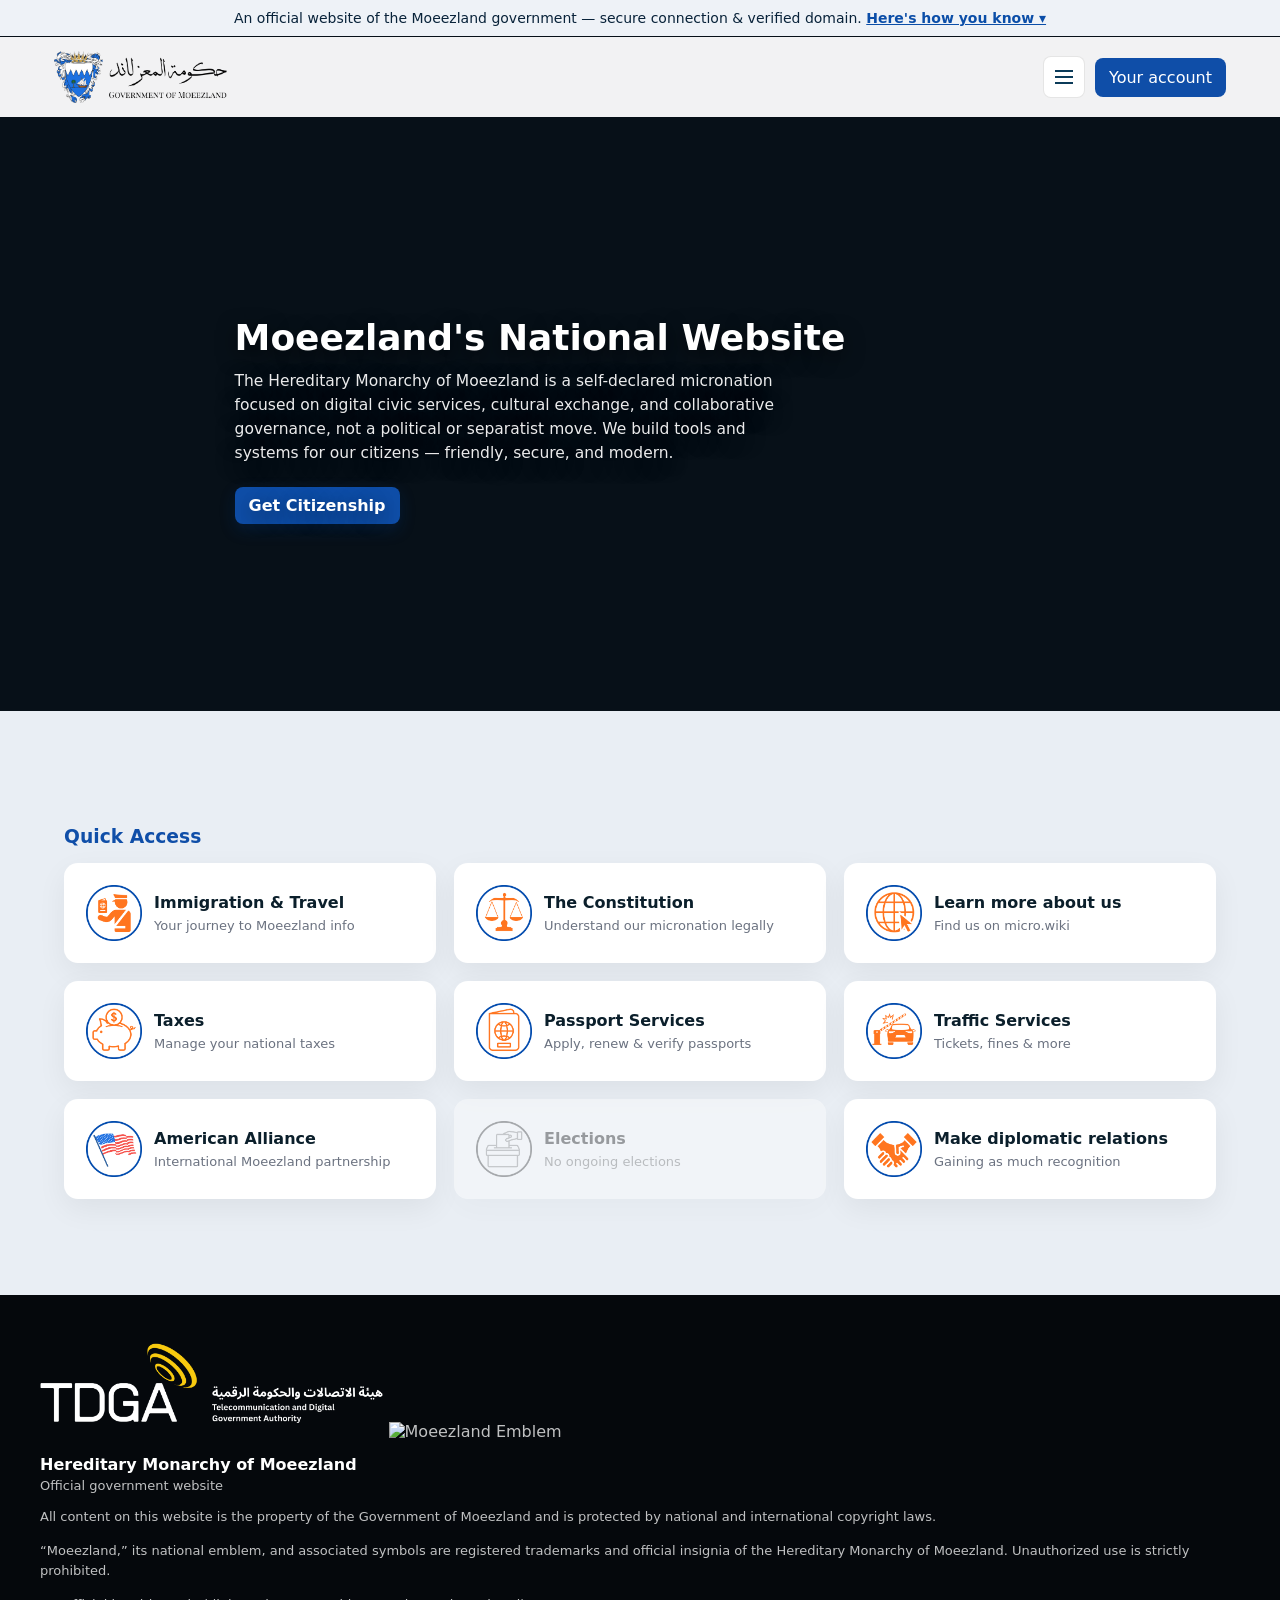
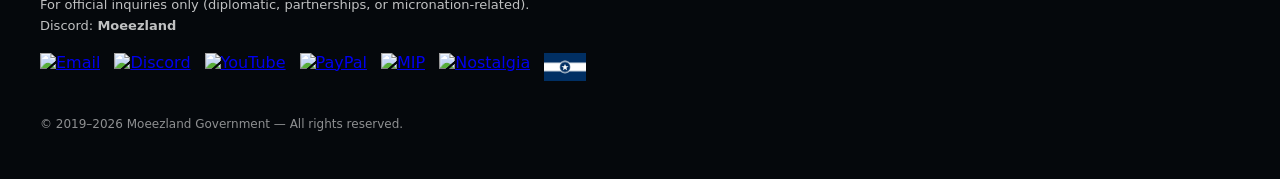
==== index.html @ 0a5eed1a "Update index.html" ====
<!doctype html>
<html lang="en">
<head>
  <meta charset="utf-8" />
  <meta name="viewport" content="width=device-width,initial-scale=1" />
  <title>Moeezland Gov</title>
  <meta name="description" content="Official website of the Moeezland government" />
  <link rel="icon" href="/favicon.ico" />

  <style>
    :root{
      --blue:#0f4ea8;
      --light:#eef2f7;
      --bg:#0b0b0c;
      --muted:#6b7280;
      --white:#ffffff;
      --max-width:1200px;
      font-family: Inter, ui-sans-serif, system-ui, -apple-system, 'Segoe UI', Roboto, 'Helvetica Neue', Arial;
    }

    *{box-sizing:border-box}
    body{
      margin:0;
      background:linear-gradient(180deg,#071018 0%, #071018 100%);
      color:var(--white);
      -webkit-font-smoothing:antialiased;
    }

    .trust-banner{
      background:var(--light);
      color:#09233a;
      font-size:14px;
      padding:10px 16px;
      text-align:center;
    }

    .trust-banner a{
      color:#0b4ea8;
      text-decoration:underline;
      cursor:pointer;
      font-weight:600;
    }

    .trust-expand {
      max-height: 0;
      overflow: hidden;
      opacity: 0;
      transition: max-height 0.35s ease, opacity 0.35s ease;
      background:#eef2f7;
      color:#072036;
      padding:0 22px;
      border-bottom:1px solid #d2dae2;
    }

    .trust-expand.open {
      max-height: 300px;
      opacity: 1;
      padding:18px 22px;
    }

    .verify-row {
      display:flex;
      justify-content:flex-start;
      align-items:flex-start;
      gap:40px;
    }

    @media (max-width:750px){
      .verify-row { flex-direction:column; gap:18px; }
    }

    .verify-item {
      display:flex;
      gap:14px;
      align-items:flex-start;
      max-width:500px;
    }

    .verify-item img {
      width:42px;
      height:42px;
      border-radius:50%;
    }

    header{
      background:rgba(255,255,255,0.95);
      color:#05243a;
      position:sticky;
      top:0;
      z-index:50;
      backdrop-filter:blur(6px);
      box-shadow:0 1px 0 rgba(2,6,23,0.06)
    }

    .nav{
      max-width:var(--max-width);
      margin:0 auto;
      display:flex;
      align-items:center;
      justify-content:space-between;
      padding:14px;
    }

    .brand {
      display:flex;
      align-items:center;
      gap:12px;
    }
    .brand h1{
  font-size:19.5px;
    }

    .govlogo {
      height:52px;
      object-fit:contain;
    }

    nav ul{
      list-style:none;
      display:flex;
      gap:18px;
      margin:0;
      padding:0;
    }

    nav a{
      color:#0b3b59;
      text-decoration:none;
      font-weight:600;
    }

    .cta{
      background:var(--blue);
      color:white;
      padding:10px 14px;
      border-radius:8px;
      text-decoration:none;
    }

    .hero{
      position:relative;
      overflow:hidden;
    }

    .hero .media {
      height:66vh;
      min-height:420px;
      background-image:url("welcome.png");
      background-size:cover;
      background-position:center;
      background-repeat:no-repeat;
      width:100%;
    }

    .hero .overlay{
      position:absolute;
      inset:0;
      display:flex;
      align-items:center;
    }

    .container{
      max-width:var(--max-width);
      margin:0 auto;
      padding:48px 24px;
    }

    .hero-content{
  max-width:640px;
  color:var(--white);
  text-shadow:0 6px 20px rgba(0,0,0,0.6);

  /* FIX: keep left alignment without breaking small monitors */
  margin-left:-200px;
}

    .hero-logo-wrapper { margin-bottom:14px; }

    .hero-logo {
  height:100px; /* slightly smaller crest */
  object-fit:contain;
}

.hero h2{
  font-size:36px; /* down from 44 */
  line-height:1.1;
  margin:0 0 12px 0;
}

.hero p{
  font-size:15.5px;
  color:rgba(255,255,255,0.92);
  line-height:1.55;
  margin:0 0 22px;
  max-width:580px; /* keeps it readable */
}

.hero .btn{
  display:inline-block;
  background:var(--blue);
  color:white;
  padding:9px 14px; /* smaller but still clickable */
  border-radius:8px;
  text-decoration:none;
  font-weight:600;
  box-shadow:0 6px 16px rgba(11,78,168,0.22);
    }

    .quick{
      background:#e9eef4;
      color:#0b1f2b;
      padding:48px 24px;
    }

    .quick .grid{
      display:grid;
      grid-template-columns:repeat(3,1fr);
      gap:18px;
      max-width:var(--max-width);
      margin:0 auto;
    }

    .card{
      background:white;
      border-radius:14px;
      padding:22px;
      color:#05243a;
      box-shadow:0 10px 30px rgba(2,6,23,0.06);
      display:flex;
      gap:12px;
      align-items:center;
      transition:transform .15s ease, box-shadow .15s ease;
    }

    .card:hover{
      transform:translateY(-4px);
      box-shadow:0 14px 34px rgba(2,6,23,0.1);
    }

    .card img{
      width:56px;
      height:56px;
      object-fit:cover;
      border-radius:8px;
    }

    footer{
      padding:28px 24px;
      color:rgba(255,255,255,0.8);
      text-align:center;
    }

    @media (max-width:750px){
      .hero-content {
        margin-left:0 !important;
        text-align:center;
      }
      .hero-logo { height:90px; }
      .hero h2 { font-size:30px; }
      .hero p { font-size:15px; }
      .hero .btn { padding:12px 20px; font-size:16px; }
      nav ul { display:none; }
      .cta { padding:8px 12px; }
      .quick .grid{ grid-template-columns:1fr; }
    }
  
.actions{
  display:flex;
  align-items:center;
  gap:10px;
  position:relative;
}

.hamburger{
  width:42px;
  height:42px;
  border-radius:8px;
  border:1px solid rgba(0,0,0,.1);
  background:white;
  display:flex;
  align-items:center;
  justify-content:center;
  cursor:pointer;
}

.hamburger span{
  width:18px;
  height:2px;
  background:#0b3b59;
  position:relative;
}

.hamburger span::before,
.hamburger span::after{
  content:"";
  position:absolute;
  width:18px;
  height:2px;
  background:#0b3b59;
  left:0;
}

.hamburger span::before{ top:-6px; }
.hamburger span::after{ top:6px; }

.dropdown{
  position:absolute;
  right:0;
  top:52px;
  width:230px;
  background:white;
  border-radius:12px;
  box-shadow:0 20px 40px rgba(0,0,0,.18);
  overflow:hidden;
  display:none;
  z-index:100;
}

.dropdown.open{ display:block; }

.dropdown a{
  display:block;
  padding:14px 16px;
  color:#05243a;
  text-decoration:none;
  font-weight:600;
  border-bottom:1px solid #eef2f7;
}

.dropdown a:hover{
  background:#f4f7fb;
}

</style>
</head>

<body>

  <div class="trust-banner" id="trustBanner">
    <span>An official website of the Moeezland government — secure connection & verified domain.</span>
    <a id="verifyToggle">Here's how you know ▾</a>
  </div>

  <div class="trust-expand" id="trustExpand">
    <div class="verify-row">
      <div class="verify-item">
        <img src="gov-blue-building.png">
        <p><strong>Official websites end with .moeezland.com</strong><br>Only verified Moeezland government services use this domain.</p>
      </div>

      <div class="verify-item">
        <img src="gov-green-lock.png">
        <p><strong>Secure websites use HTTPS</strong><br>The lock icon confirms your connection is encrypted & safe.</p>
      </div>

    </div>
  </div>

  <header>
    <div class="nav">
      <div class="brand">
        <img src="govlogo.png" class="govlogo">
      </div>



      <!-- UPDATED LINK -->
      
<div class="actions">
  <div class="hamburger" id="menuBtn"><span></span></div>

  <div class="dropdown" id="dropdown">
    <a href="/">Home</a>
    <a href="https://upmgov.org" target="_blank">Membership</a>
    <a href="/location.html">Location</a>
    <a href="https://portal.moeezland.com" target="_blank">Join Parliament</a>
    <a href="/press.html">Press</a>
    <a href="https://icsa.moeezland.com">Travel to Moeezland</a>
  </div>

  <a class="cta" href="https://portal.moeezland.com" target="_blank">Your account</a>
</div>


    </div>
  </header>

  <section class="hero">
    <div class="media"></div>

    <div class="overlay">
      <div class="container">

        <div class="hero-content">
          <div class="hero-logo-wrapper">
        </div>

          <h2>Moeezland's National Website</h2>

          <p>
            The Hereditary Monarchy of Moeezland is a self-declared micronation focused on digital civic services,
            cultural exchange, and collaborative governance, not a political or separatist move. We build tools and systems for
            our citizens — friendly, secure, and modern.
          </p>

          <a class="btn" href="https://forms.gle/naTY4ec9Fu43w3hm9" target="_blank">Get Citizenship</a>

        </div>

      </div>
    </div>
  </section>

  <section class="quick" id="services">
    <div class="container">
      <h3 style="color:var(--blue);margin-bottom:16px">Quick Access</h3>

      <div class="grid">

  <!-- Existing Cards -->
  <a href="https://travel.moeezland.com" class="card" style="text-decoration:none;color:inherit">
    <img src="immigration.png">
    <div>
      <strong>Immigration & Travel</strong>
      <div style="font-size:13px;color:var(--muted);margin-top:6px">Your journey to Moeezland info</div>
    </div>
  </a>

  <a href="https://drive.google.com/file/d/1DjdYqwCudNl1Dy07ouAqQwa-UVvRYWLv/view?usp=sharing" class="card" style="text-decoration:none;color:inherit">
    <img src="legal.png">
    <div>
      <strong>The Constitution</strong>
      <div style="font-size:13px;color:var(--muted);margin-top:6px">Understand our micronation legally</div>
    </div>
  </a>

  <a href="https://micronations.wiki/wiki/Hereditary_Monarchy_of_Moeezland" class="card" style="text-decoration:none;color:inherit">
    <img src="search.png">
    <div>
      <strong>Learn more about us</strong>
      <div style="font-size:13px;color:var(--muted);margin-top:6px">Find us on micro.wiki</div>
    </div>
  </a>


  <!-- NEW CARDS (portal.moeezland.com) -->
  <a href="https://portal.moeezland.com" class="card" style="text-decoration:none;color:inherit">
    <img src="taxes.png">
    <div>
      <strong>Taxes</strong>
      <div style="font-size:13px;color:var(--muted);margin-top:6px">Manage your national taxes</div>
    </div>
  </a>

  <a href="https://portal.moeezland.com" class="card" style="text-decoration:none;color:inherit">
    <img src="passport.png">
    <div>
      <strong>Passport Services</strong>
      <div style="font-size:13px;color:var(--muted);margin-top:6px">Apply, renew & verify passports</div>
    </div>
  </a>

  <a href="https://portal.moeezland.com" class="card" style="text-decoration:none;color:inherit">
    <img src="traffic.png">
    <div>
      <strong>Traffic Services</strong>
      <div style="font-size:13px;color:var(--muted);margin-top:6px">Tickets, fines & more</div>
    </div>
  </a>

        
  <!-- American Alliance -->
  <a href="https://america.moeezland.com" class="card" style="text-decoration:none;color:inherit">
    <img src="alliance.png">
    <div>
      <strong>American Alliance</strong>
      <div style="font-size:13px;color:var(--muted);margin-top:6px">International Moeezland partnership</div>
    </div>
  </a>


  <!-- Disabled Election Card -->
  <div class="card" style="opacity:0.4;pointer-events:none;filter:grayscale(1);">
    <img src="election.png" style="filter:grayscale(1);">
    <div>
      <strong>Elections</strong>
      <div style="font-size:13px;color:var(--muted);margin-top:6px">No ongoing elections</div>
    </div>
  </div>


  <!-- Another Traffic Services card (as requested) -->
  <a href="https://forms.gle/bQCh2KkEw7wrPw7j6" class="card" style="text-decoration:none;color:inherit">
    <img src="diplomatic.png">
    <div>
      <strong>Make diplomatic relations</strong>
      <div style="font-size:13px;color:var(--muted);margin-top:6px">Gaining as much recognition</div>
    </div>
  </a>

    </div>
  </section>

  <footer style="background:#05080c;padding:48px 24px;color:rgba(255,255,255,0.75);text-align:left;">
  <div style="max-width:1200px;margin:0 auto;">

    <img src="TDGAfooterwhite.png" alt="Moeezland Emblem" style="height:80px;margin-bottom:14px;">

    <img src="2029.png" alt="Moeezland Emblem" style="height:80px;margin-bottom:14px;">

    <h4 style="margin:0;color:white;font-size:16px;">Hereditary Monarchy of Moeezland</h4>
    <div style="font-size:13px;margin-top:4px;">Official government website</div>

    <p style="font-size:13px;line-height:1.6;margin-top:14px;">
      All content on this website is the property of the Government of Moeezland and is protected by national and international copyright laws.
    </p>

    <p style="font-size:13px;line-height:1.6;">
      “Moeezland,” its national emblem, and associated symbols are registered trademarks and official insignia of the Hereditary Monarchy of Moeezland.
      Unauthorized use is strictly prohibited.
    </p>

    <p style="font-size:13px;line-height:1.6;">
      For official inquiries only (diplomatic, partnerships, or micronation-related).<br>
      Discord: <strong>Moeezland</strong>
    </p>

    <div style="display:flex;gap:14px;margin-top:16px;flex-wrap:wrap;">
      <a href="mailto:support@moeezland.com">
        <img src="mail.png" alt="Email" style="height:28px;">
      </a>

      <a href="https://discord.gg/tbuxNdS9cs" target="_blank">
        <img src="discord.png" alt="Discord" style="height:28px;">
      </a>

      <a href="https://www.youtube.com/@Moeezland" target="_blank">
        <img src="youtube.png" alt="YouTube" style="height:28px;">
      </a>

      <a href="https://www.paypal.com/paypalme/JestandGaming?locale.x=en_US&country.x=SA" target="_blank">
        <img src="paypal.png" alt="PayPal" style="height:28px;">
      </a>

      <a href="https://internet.moeezland.com" target="_blank">
        <img src="internet.png" alt="MIP" style="height:28px;">
      </a>
      
      <a href="https://old.moeezland.com" target="_blank">
        <img src="old.png" alt="Nostalgia" style="height:28px;">
      </a>
      
      <a href="https://upmgov.org" target="_blank">
        <img src="UPM.png" alt="UPM" style="height:28px;">
      </a>
    </div>

    <div style="margin-top:32px;font-size:12px;color:rgba(255,255,255,0.55);">
      
      © 2019–2026 Moeezland Government — All rights reserved.

    </div>

  </div>
</footer>

<script>
  const toggle = document.getElementById("verifyToggle");
  const panel = document.getElementById("trustExpand");

  toggle.addEventListener("click", () => {
    panel.classList.toggle("open");
    toggle.textContent = panel.classList.contains("open")
      ? "Hide verification details ▴"
      : "Learn how we verify ▾";
  });
</script>


<script>
document.addEventListener("DOMContentLoaded", () => {
  const menuBtn = document.getElementById("menuBtn");
  const dropdown = document.getElementById("dropdown");

  if(menuBtn && dropdown){
    menuBtn.addEventListener("click", (e) => {
      e.stopPropagation();
      dropdown.classList.toggle("open");
    });

    document.addEventListener("click", () => {
      dropdown.classList.remove("open");
    });
  }
});
</script>

</body>
</html>
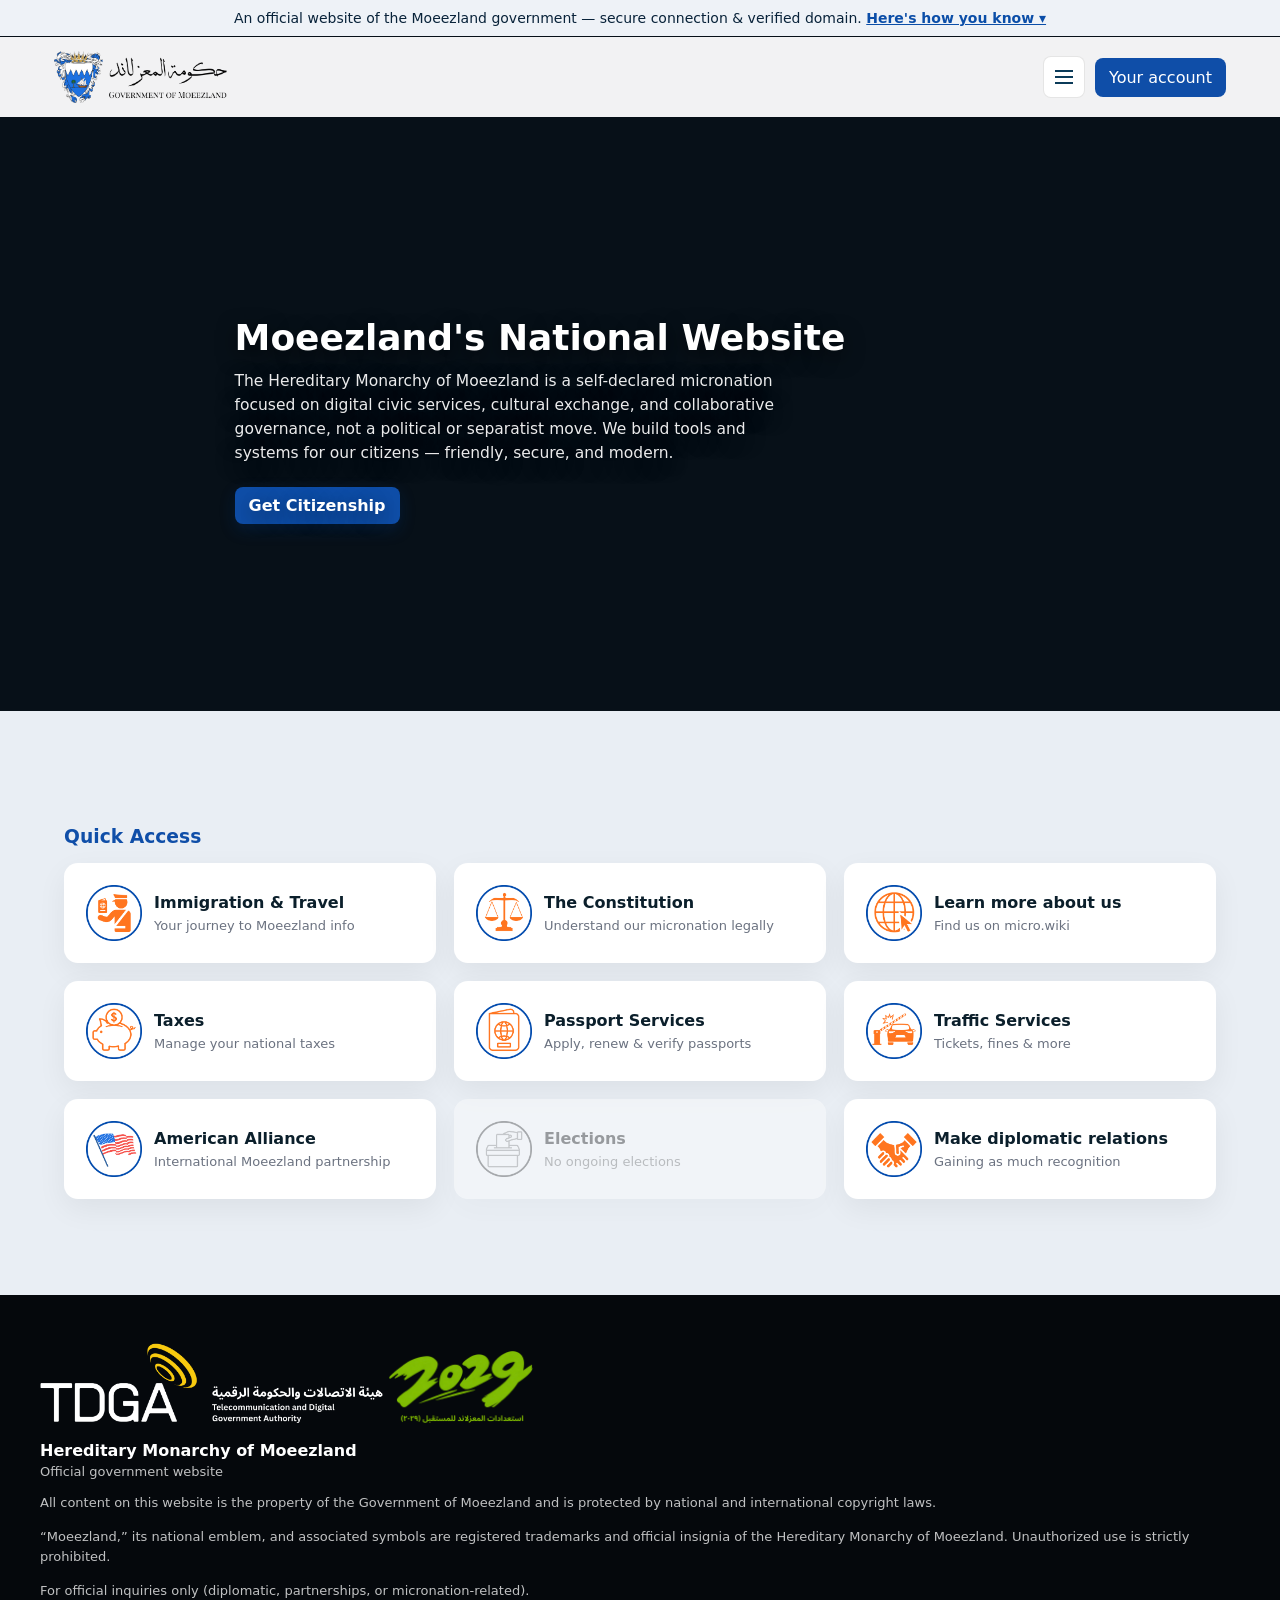
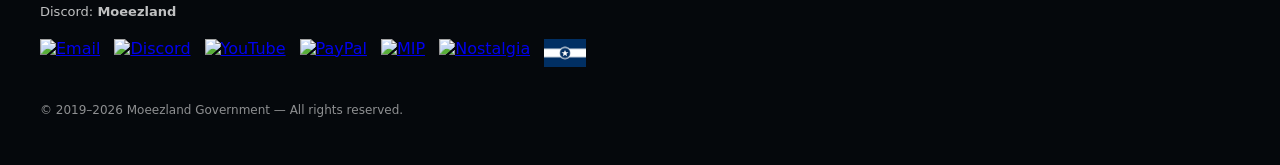
==== commit 17f63b72: "Update index.html" ====
--- a/index.html
+++ b/index.html
@@ -506,7 +506,7 @@
 
     <img src="TDGAfooterwhite.png" alt="Moeezland Emblem" style="height:80px;margin-bottom:14px;">
 
-    <img src="2029.png" alt="Moeezland Emblem" style="height:80px;margin-bottom:14px;">
+    <img src="2029.png" alt="Moeezland Emblem" style="height:72px;margin-bottom:14px;">
 
     <h4 style="margin:0;color:white;font-size:16px;">Hereditary Monarchy of Moeezland</h4>
     <div style="font-size:13px;margin-top:4px;">Official government website</div>
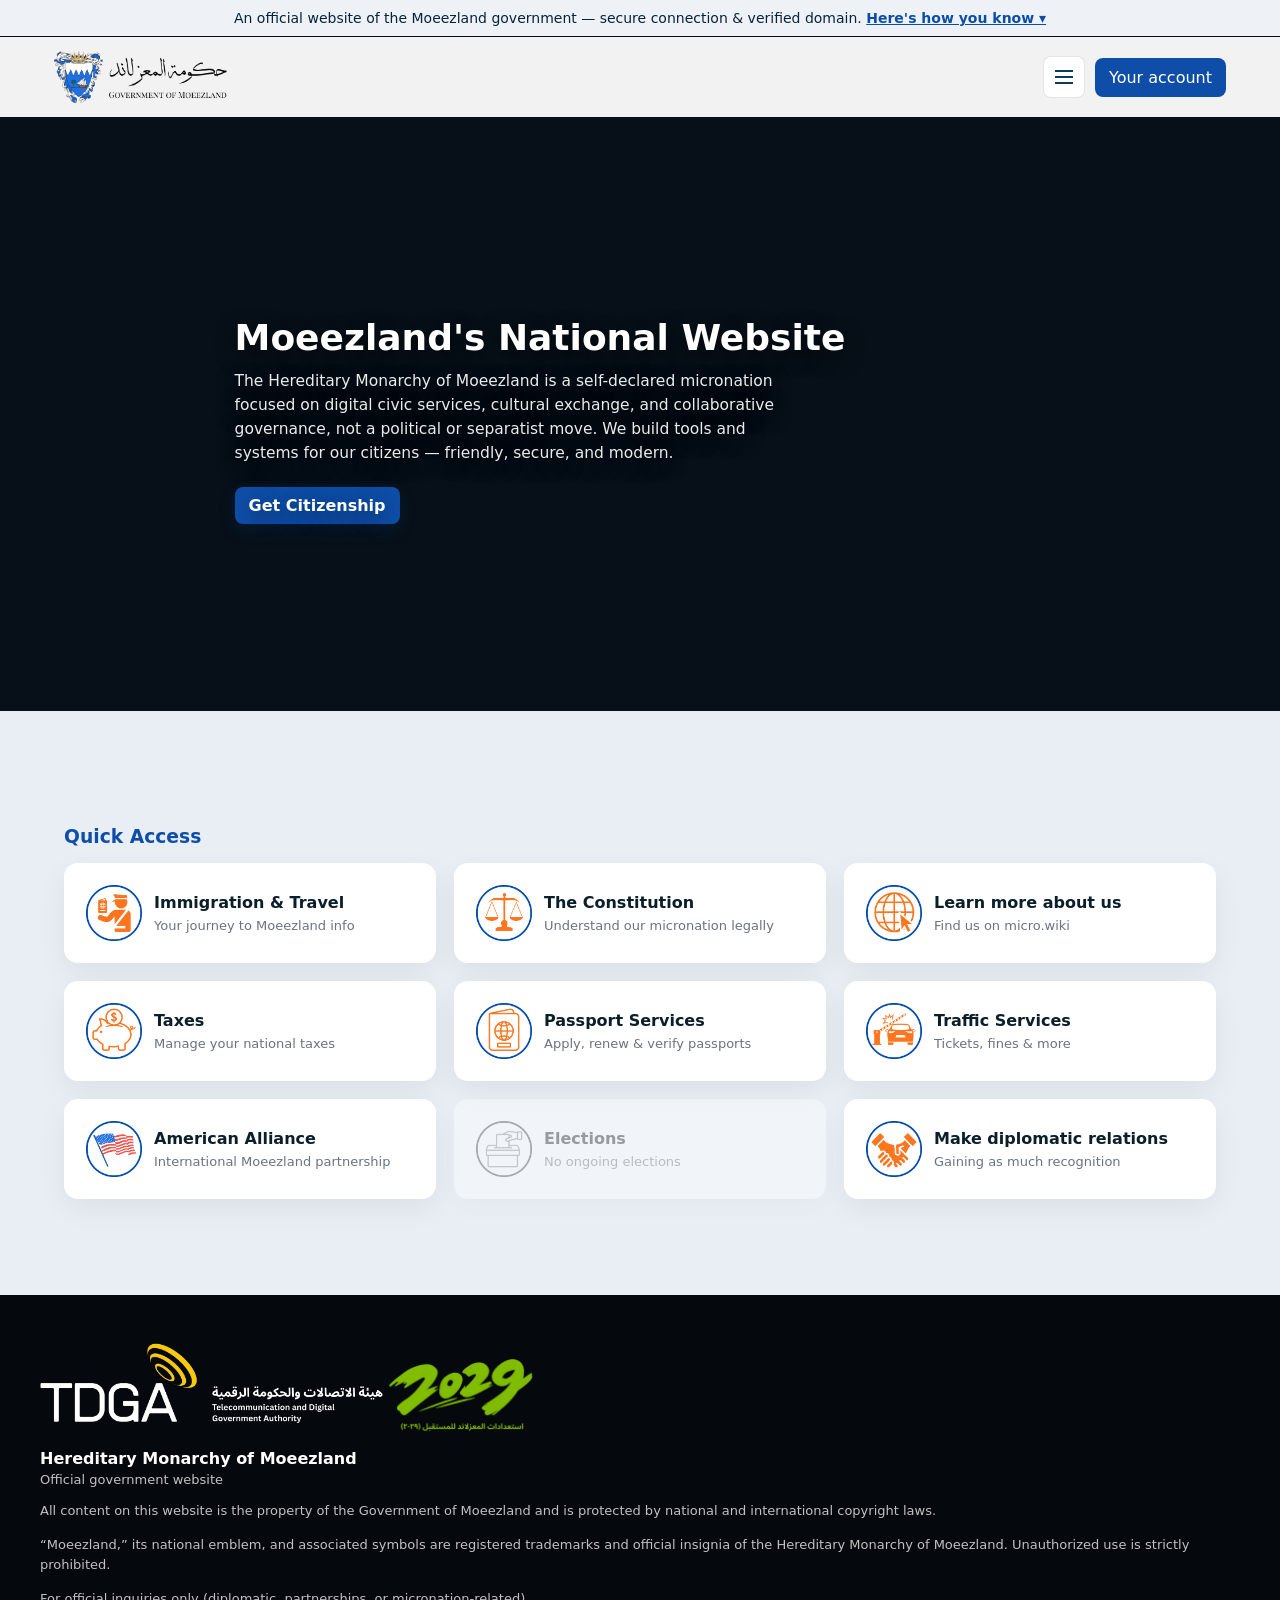
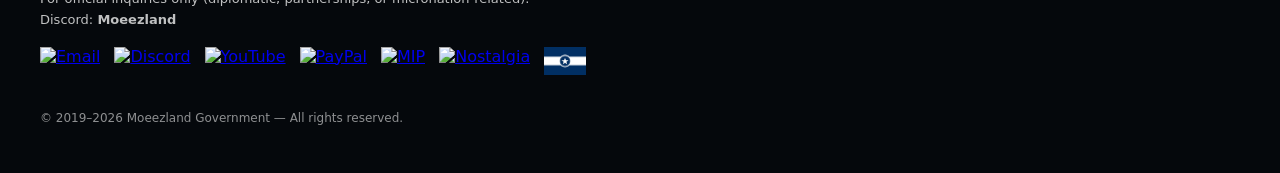
==== commit 2a21b4e9: "Update index.html" ====
--- a/index.html
+++ b/index.html
@@ -504,7 +504,7 @@
   <footer style="background:#05080c;padding:48px 24px;color:rgba(255,255,255,0.75);text-align:left;">
   <div style="max-width:1200px;margin:0 auto;">
 
-    <img src="TDGAfooterwhite.png" alt="Moeezland Emblem" style="height:80px;margin-bottom:14px;">
+    <img src="TDGAfooterwhite.png" alt="Moeezland Emblem" style="height:80px;margin-bottom:22px;">
 
     <img src="2029.png" alt="Moeezland Emblem" style="height:72px;margin-bottom:14px;">
 
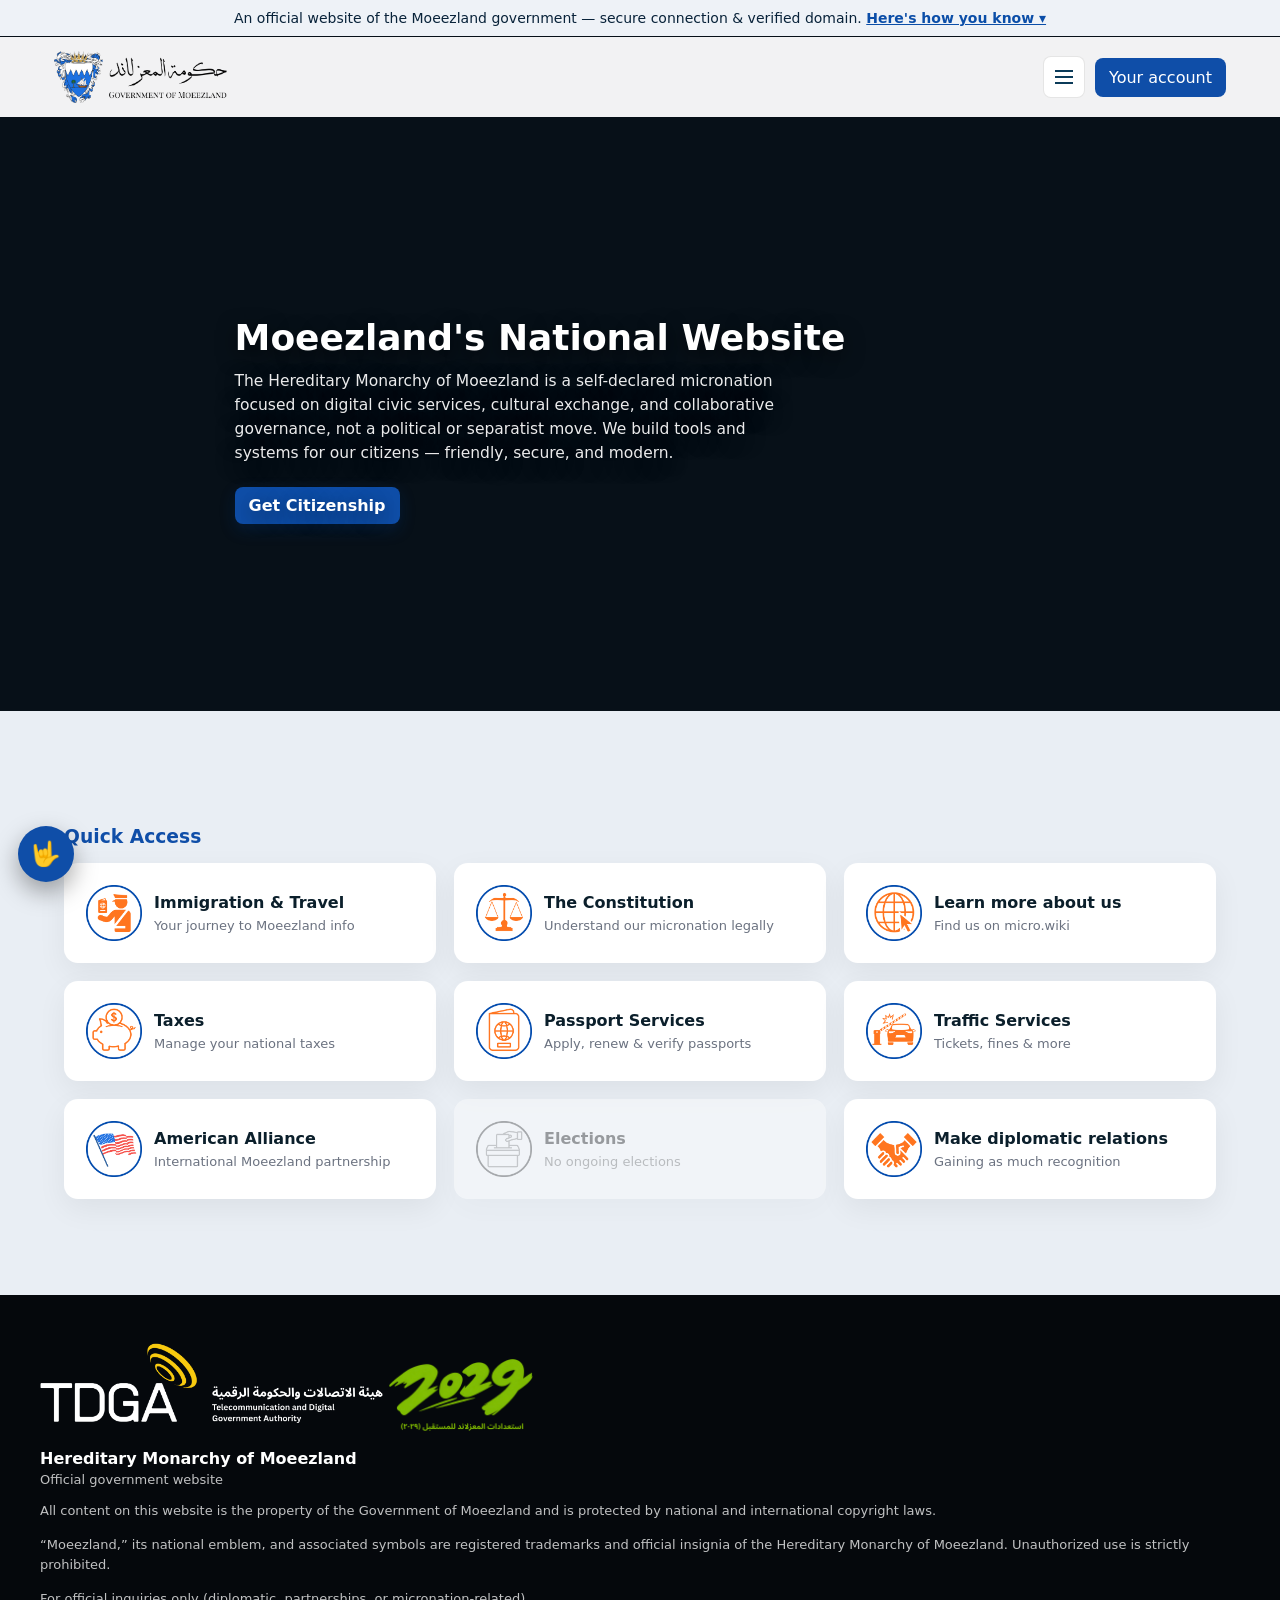
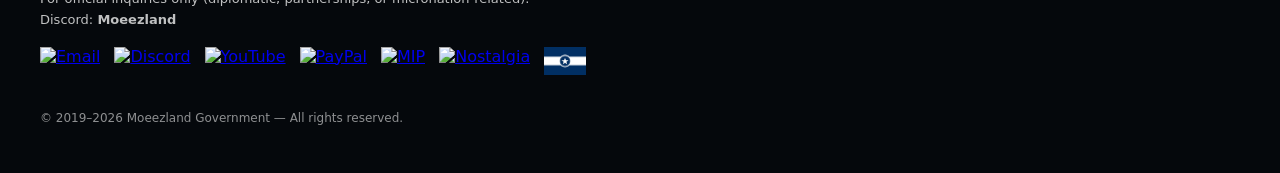
==== commit 989b344b: "Add files via upload" ====
--- a/index.html
+++ b/index.html
@@ -331,6 +331,83 @@
   background:#f4f7fb;
 }
 
+/* Deaf Accessibility Button */
+#deafBtn{
+  position:fixed;
+  left:18px;
+  bottom:18px;
+  width:56px;
+  height:56px;
+  background:#0f4ea8;
+  color:#fff;
+  border-radius:50%;
+  display:flex;
+  align-items:center;
+  justify-content:center;
+  font-size:24px;
+  cursor:pointer;
+  z-index:9999;
+  box-shadow:0 10px 25px rgba(0,0,0,.35);
+}
+
+/* Sign Language Panel */
+#signPanel{
+  position:fixed;
+  left:18px;
+  bottom:90px;
+  width:300px;
+  background:#ffffff;
+  color:#05243a;
+  border-radius:16px;
+  box-shadow:0 30px 60px rgba(0,0,0,.35);
+  display:none;
+  flex-direction:column;
+  overflow:hidden;
+  z-index:9999;
+}
+
+.sign-header{
+  background:#0f4ea8;
+  color:white;
+  padding:12px 14px;
+  display:flex;
+  justify-content:space-between;
+  align-items:center;
+}
+
+#signVideo{
+  width:100%;
+  height:180px;
+  background:#000;
+}
+
+#captions{
+  padding:10px 14px;
+  font-size:13px;
+  background:#f4f7fb;
+  line-height:1.5;
+}
+
+.sign-actions{
+  display:grid;
+  grid-template-columns:repeat(2,1fr);
+  gap:8px;
+  padding:12px;
+}
+
+.sign-actions button{
+  padding:8px;
+  border:none;
+  border-radius:8px;
+  background:#eef2f7;
+  font-weight:600;
+  cursor:pointer;
+}
+
+.sign-actions button:hover{
+  background:#e0e7ef;
+}
+    
 </style>
 </head>
 
@@ -595,6 +672,77 @@
 });
 </script>
 
+<!-- Deaf Accessibility Button -->
+<div id="deafBtn" aria-label="Sign language support">🤟</div>
+
+<!-- Sign Language Panel -->
+<div id="signPanel" aria-live="polite">
+
+  <div class="sign-header">
+    <strong>Sign Language Support</strong>
+    <span id="closeSign" aria-label="Close">✕</span>
+  </div>
+
+  <video id="signVideo" controls muted playsinline>
+    <source src="signs/welcome.mp4" type="video/mp4">
+    Your browser does not support video.
+  </video>
+
+  <div id="captions">
+    Welcome to the Hereditary Monarchy of Moeezland.
+  </div>
+
+  <div class="sign-actions">
+    <button onclick="playSign('welcome')">Welcome</button>
+    <button onclick="playSign('citizenship')">Citizenship</button>
+    <button onclick="playSign('laws')">Laws</button>
+    <button onclick="playSign('contact')">Contact</button>
+  </div>
+
+</div>
+
+<script>
+const deafBtn = document.getElementById("deafBtn");
+const signPanel = document.getElementById("signPanel");
+const closeSign = document.getElementById("closeSign");
+const signVideo = document.getElementById("signVideo");
+const captions = document.getElementById("captions");
+
+deafBtn.addEventListener("click", () => {
+  signPanel.style.display = "flex";
+});
+
+closeSign.addEventListener("click", () => {
+  signPanel.style.display = "none";
+  signVideo.pause();
+});
+
+const signs = {
+  welcome: {
+    video: "signs/welcome.mp4",
+    text: "Welcome to the Hereditary Monarchy of Moeezland."
+  },
+  citizenship: {
+    video: "signs/citizenship.mp4",
+    text: "You can apply for Moeezland citizenship online through official government forms."
+  },
+  laws: {
+    video: "signs/laws.mp4",
+    text: "Moeezland operates under its national constitution and legal framework."
+  },
+  contact: {
+    video: "signs/contact.mp4",
+    text: "You may contact the Moeezland government through official channels listed on this website."
+  }
+};
+
+function playSign(key){
+  signVideo.src = signs[key].video;
+  captions.textContent = signs[key].text;
+  signVideo.play();
+}
+</script>
+  
 </body>
 </html>
 
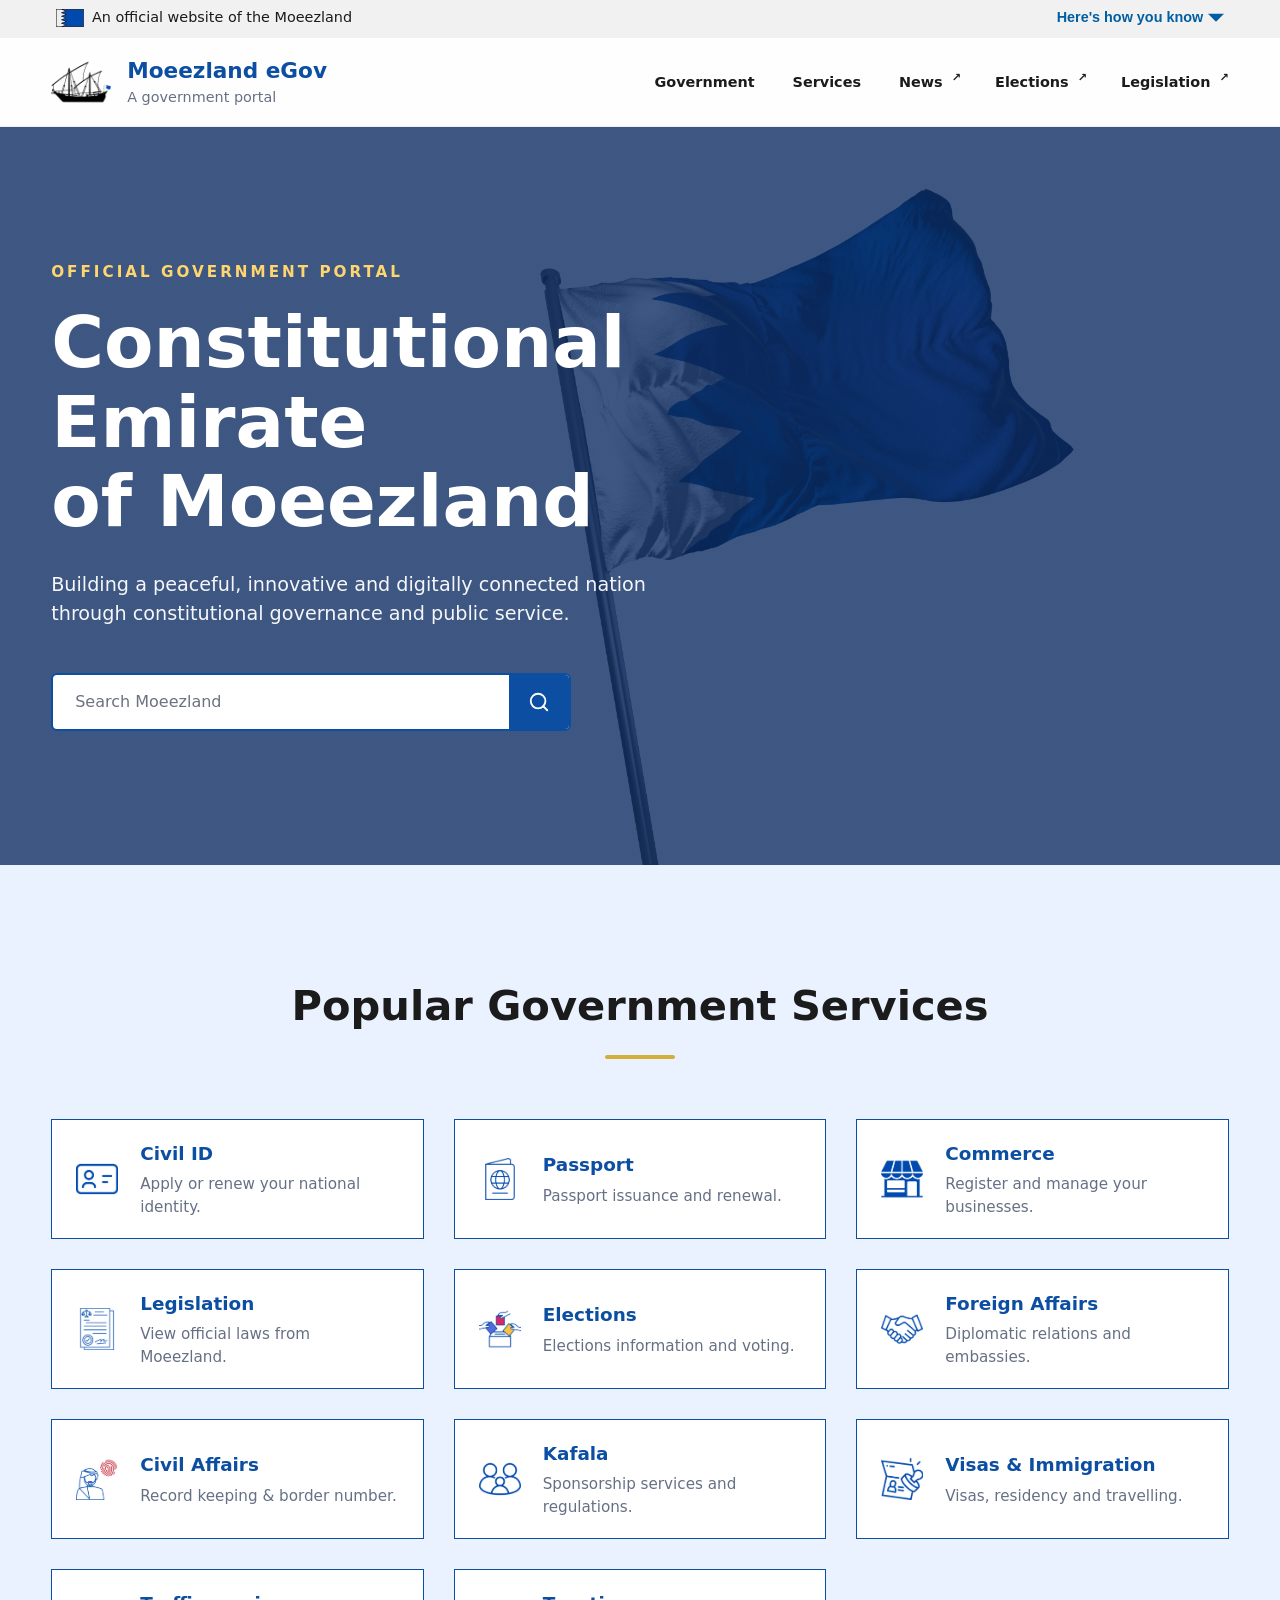
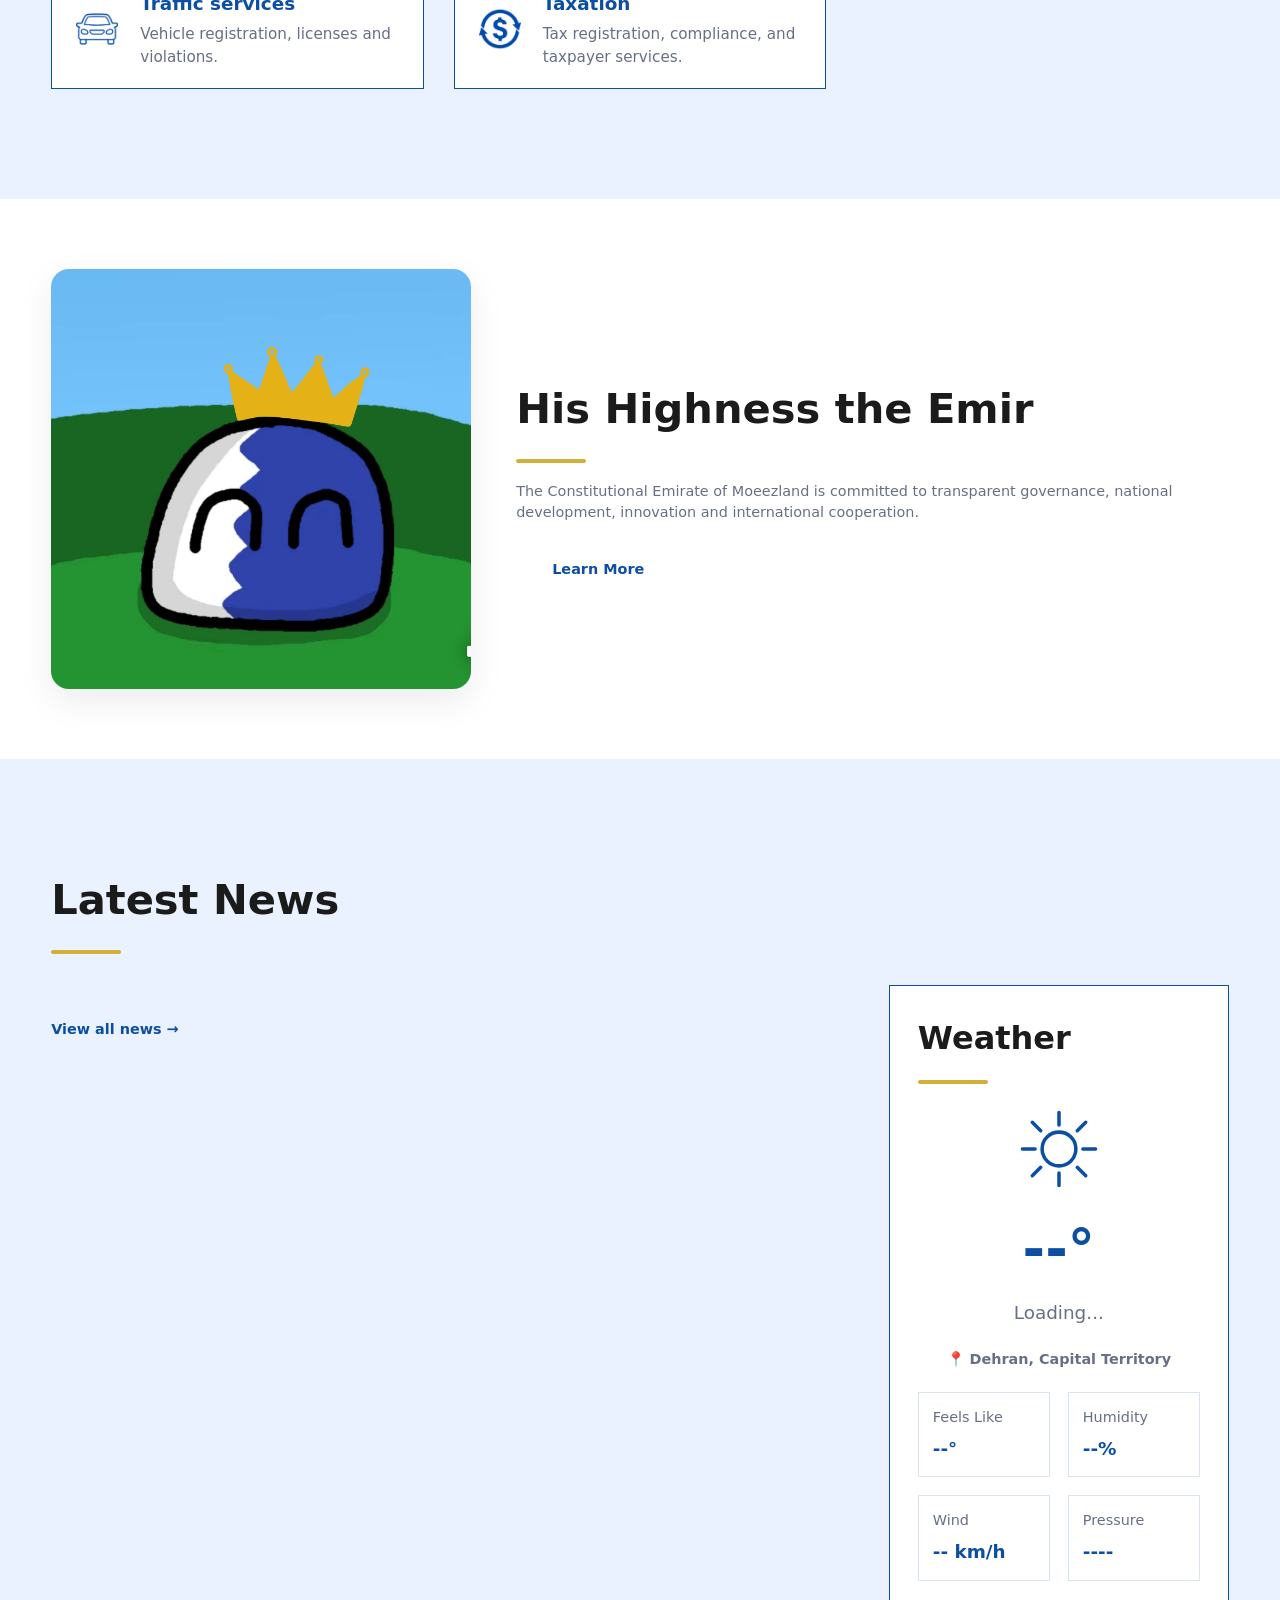
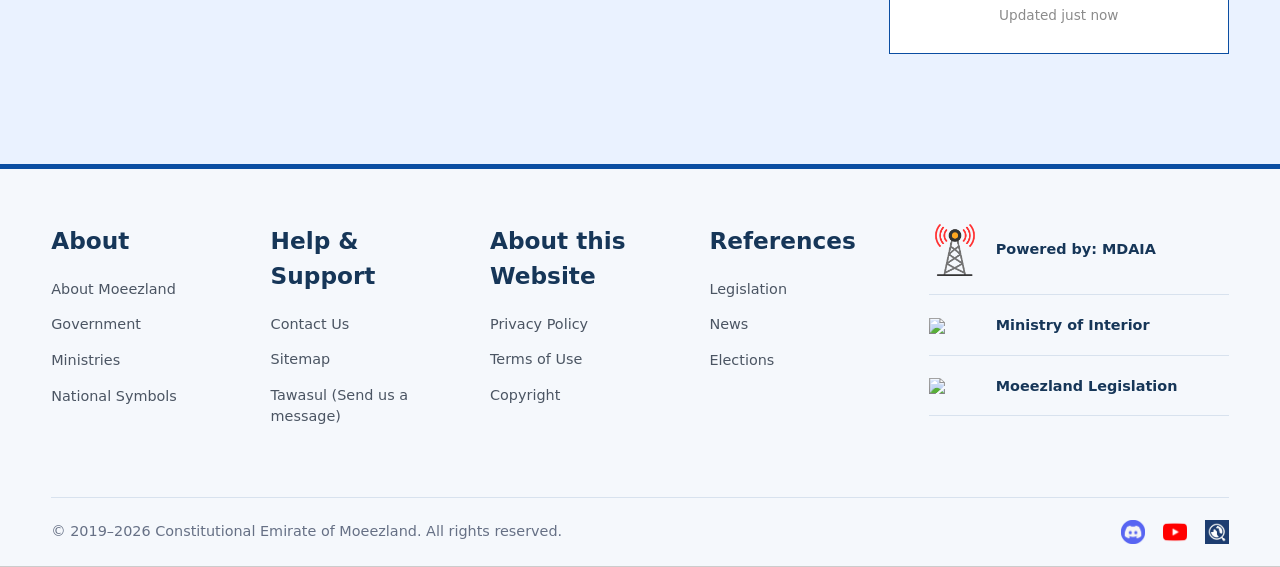
==== commit 559845fb: "Rename home.html to index.html" ====
--- a/index.html
+++ b/index.html
@@ -1,748 +1,857 @@
-<!doctype html>
-<html lang="en">
-<head>
-  <meta charset="utf-8" />
-  <meta name="viewport" content="width=device-width,initial-scale=1" />
-  <title>Moeezland Gov</title>
-  <meta name="description" content="Official website of the Moeezland government" />
-  <link rel="icon" href="/favicon.ico" />
-
-  <style>
-    :root{
-      --blue:#0f4ea8;
-      --light:#eef2f7;
-      --bg:#0b0b0c;
-      --muted:#6b7280;
-      --white:#ffffff;
-      --max-width:1200px;
-      font-family: Inter, ui-sans-serif, system-ui, -apple-system, 'Segoe UI', Roboto, 'Helvetica Neue', Arial;
-    }
-
-    *{box-sizing:border-box}
-    body{
-      margin:0;
-      background:linear-gradient(180deg,#071018 0%, #071018 100%);
-      color:var(--white);
-      -webkit-font-smoothing:antialiased;
-    }
-
-    .trust-banner{
-      background:var(--light);
-      color:#09233a;
-      font-size:14px;
-      padding:10px 16px;
-      text-align:center;
-    }
-
-    .trust-banner a{
-      color:#0b4ea8;
-      text-decoration:underline;
-      cursor:pointer;
-      font-weight:600;
-    }
-
-    .trust-expand {
-      max-height: 0;
-      overflow: hidden;
-      opacity: 0;
-      transition: max-height 0.35s ease, opacity 0.35s ease;
-      background:#eef2f7;
-      color:#072036;
-      padding:0 22px;
-      border-bottom:1px solid #d2dae2;
-    }
-
-    .trust-expand.open {
-      max-height: 300px;
-      opacity: 1;
-      padding:18px 22px;
-    }
-
-    .verify-row {
-      display:flex;
-      justify-content:flex-start;
-      align-items:flex-start;
-      gap:40px;
-    }
-
-    @media (max-width:750px){
-      .verify-row { flex-direction:column; gap:18px; }
-    }
-
-    .verify-item {
-      display:flex;
-      gap:14px;
-      align-items:flex-start;
-      max-width:500px;
-    }
-
-    .verify-item img {
-      width:42px;
-      height:42px;
-      border-radius:50%;
-    }
-
-    header{
-      background:rgba(255,255,255,0.95);
-      color:#05243a;
-      position:sticky;
-      top:0;
-      z-index:50;
-      backdrop-filter:blur(6px);
-      box-shadow:0 1px 0 rgba(2,6,23,0.06)
-    }
-
-    .nav{
-      max-width:var(--max-width);
-      margin:0 auto;
-      display:flex;
-      align-items:center;
-      justify-content:space-between;
-      padding:14px;
-    }
-
-    .brand {
-      display:flex;
-      align-items:center;
-      gap:12px;
-    }
-    .brand h1{
-  font-size:19.5px;
-    }
-
-    .govlogo {
-      height:52px;
-      object-fit:contain;
-    }
-
-    nav ul{
-      list-style:none;
-      display:flex;
-      gap:18px;
-      margin:0;
-      padding:0;
-    }
-
-    nav a{
-      color:#0b3b59;
-      text-decoration:none;
-      font-weight:600;
-    }
-
-    .cta{
-      background:var(--blue);
-      color:white;
-      padding:10px 14px;
-      border-radius:8px;
-      text-decoration:none;
-    }
-
-    .hero{
-      position:relative;
-      overflow:hidden;
-    }
-
-    .hero .media {
-      height:66vh;
-      min-height:420px;
-      background-image:url("welcome.png");
-      background-size:cover;
-      background-position:center;
-      background-repeat:no-repeat;
-      width:100%;
-    }
-
-    .hero .overlay{
-      position:absolute;
-      inset:0;
-      display:flex;
-      align-items:center;
-    }
-
-    .container{
-      max-width:var(--max-width);
-      margin:0 auto;
-      padding:48px 24px;
-    }
-
-    .hero-content{
-  max-width:640px;
-  color:var(--white);
-  text-shadow:0 6px 20px rgba(0,0,0,0.6);
-
-  /* FIX: keep left alignment without breaking small monitors */
-  margin-left:-200px;
-}
-
-    .hero-logo-wrapper { margin-bottom:14px; }
-
-    .hero-logo {
-  height:100px; /* slightly smaller crest */
-  object-fit:contain;
-}
-
-.hero h2{
-  font-size:36px; /* down from 44 */
-  line-height:1.1;
-  margin:0 0 12px 0;
-}
-
-.hero p{
-  font-size:15.5px;
-  color:rgba(255,255,255,0.92);
-  line-height:1.55;
-  margin:0 0 22px;
-  max-width:580px; /* keeps it readable */
-}
-
-.hero .btn{
-  display:inline-block;
-  background:var(--blue);
-  color:white;
-  padding:9px 14px; /* smaller but still clickable */
-  border-radius:8px;
-  text-decoration:none;
-  font-weight:600;
-  box-shadow:0 6px 16px rgba(11,78,168,0.22);
-    }
-
-    .quick{
-      background:#e9eef4;
-      color:#0b1f2b;
-      padding:48px 24px;
-    }
-
-    .quick .grid{
-      display:grid;
-      grid-template-columns:repeat(3,1fr);
-      gap:18px;
-      max-width:var(--max-width);
-      margin:0 auto;
-    }
-
-    .card{
-      background:white;
-      border-radius:14px;
-      padding:22px;
-      color:#05243a;
-      box-shadow:0 10px 30px rgba(2,6,23,0.06);
-      display:flex;
-      gap:12px;
-      align-items:center;
-      transition:transform .15s ease, box-shadow .15s ease;
-    }
-
-    .card:hover{
-      transform:translateY(-4px);
-      box-shadow:0 14px 34px rgba(2,6,23,0.1);
-    }
-
-    .card img{
-      width:56px;
-      height:56px;
-      object-fit:cover;
-      border-radius:8px;
-    }
-
-    footer{
-      padding:28px 24px;
-      color:rgba(255,255,255,0.8);
-      text-align:center;
-    }
-
-    @media (max-width:750px){
-      .hero-content {
-        margin-left:0 !important;
-        text-align:center;
-      }
-      .hero-logo { height:90px; }
-      .hero h2 { font-size:30px; }
-      .hero p { font-size:15px; }
-      .hero .btn { padding:12px 20px; font-size:16px; }
-      nav ul { display:none; }
-      .cta { padding:8px 12px; }
-      .quick .grid{ grid-template-columns:1fr; }
-    }
-  
-.actions{
-  display:flex;
-  align-items:center;
-  gap:10px;
-  position:relative;
-}
-
-.hamburger{
-  width:42px;
-  height:42px;
-  border-radius:8px;
-  border:1px solid rgba(0,0,0,.1);
-  background:white;
-  display:flex;
-  align-items:center;
-  justify-content:center;
-  cursor:pointer;
-}
-
-.hamburger span{
-  width:18px;
-  height:2px;
-  background:#0b3b59;
-  position:relative;
-}
-
-.hamburger span::before,
-.hamburger span::after{
-  content:"";
-  position:absolute;
-  width:18px;
-  height:2px;
-  background:#0b3b59;
-  left:0;
-}
-
-.hamburger span::before{ top:-6px; }
-.hamburger span::after{ top:6px; }
-
-.dropdown{
-  position:absolute;
-  right:0;
-  top:52px;
-  width:230px;
-  background:white;
-  border-radius:12px;
-  box-shadow:0 20px 40px rgba(0,0,0,.18);
-  overflow:hidden;
-  display:none;
-  z-index:100;
-}
-
-.dropdown.open{ display:block; }
-
-.dropdown a{
-  display:block;
-  padding:14px 16px;
-  color:#05243a;
-  text-decoration:none;
-  font-weight:600;
-  border-bottom:1px solid #eef2f7;
-}
-
-.dropdown a:hover{
-  background:#f4f7fb;
-}
-
-/* Deaf Accessibility Button */
-#deafBtn{
-  position:fixed;
-  left:18px;
-  bottom:18px;
-  width:56px;
-  height:56px;
-  background:#0f4ea8;
-  color:#fff;
-  border-radius:50%;
-  display:flex;
-  align-items:center;
-  justify-content:center;
-  font-size:24px;
-  cursor:pointer;
-  z-index:9999;
-  box-shadow:0 10px 25px rgba(0,0,0,.35);
-}
-
-/* Sign Language Panel */
-#signPanel{
-  position:fixed;
-  left:18px;
-  bottom:90px;
-  width:300px;
-  background:#ffffff;
-  color:#05243a;
-  border-radius:16px;
-  box-shadow:0 30px 60px rgba(0,0,0,.35);
-  display:none;
-  flex-direction:column;
-  overflow:hidden;
-  z-index:9999;
-}
-
-.sign-header{
-  background:#0f4ea8;
-  color:white;
-  padding:12px 14px;
-  display:flex;
-  justify-content:space-between;
-  align-items:center;
-}
-
-#signVideo{
-  width:100%;
-  height:180px;
-  background:#000;
-}
-
-#captions{
-  padding:10px 14px;
-  font-size:13px;
-  background:#f4f7fb;
-  line-height:1.5;
-}
-
-.sign-actions{
-  display:grid;
-  grid-template-columns:repeat(2,1fr);
-  gap:8px;
-  padding:12px;
-}
-
-.sign-actions button{
-  padding:8px;
-  border:none;
-  border-radius:8px;
-  background:#eef2f7;
-  font-weight:600;
-  cursor:pointer;
-}
-
-.sign-actions button:hover{
-  background:#e0e7ef;
-}
-    
-</style>
-</head>
-
-<body>
-
-  <div class="trust-banner" id="trustBanner">
-    <span>An official website of the Moeezland government — secure connection & verified domain.</span>
-    <a id="verifyToggle">Here's how you know ▾</a>
-  </div>
-
-  <div class="trust-expand" id="trustExpand">
-    <div class="verify-row">
-      <div class="verify-item">
-        <img src="gov-blue-building.png">
-        <p><strong>Official websites end with .moeezland.com</strong><br>Only verified Moeezland government services use this domain.</p>
-      </div>
-
-      <div class="verify-item">
-        <img src="gov-green-lock.png">
-        <p><strong>Secure websites use HTTPS</strong><br>The lock icon confirms your connection is encrypted & safe.</p>
-      </div>
-
-    </div>
-  </div>
-
-  <header>
-    <div class="nav">
-      <div class="brand">
-        <img src="govlogo.png" class="govlogo">
-      </div>
-
-
-
-      <!-- UPDATED LINK -->
-      
-<div class="actions">
-  <div class="hamburger" id="menuBtn"><span></span></div>
-
-  <div class="dropdown" id="dropdown">
-    <a href="/">Home</a>
-    <a href="https://upmgov.org" target="_blank">Membership</a>
-    <a href="/location.html">Location</a>
-    <a href="https://portal.moeezland.com" target="_blank">Join Parliament</a>
-    <a href="/press.html">Press</a>
-    <a href="https://icsa.moeezland.com">Travel to Moeezland</a>
-  </div>
-
-  <a class="cta" href="https://portal.moeezland.com" target="_blank">Your account</a>
-</div>
-
-
-    </div>
-  </header>
-
-  <section class="hero">
-    <div class="media"></div>
-
-    <div class="overlay">
-      <div class="container">
-
-        <div class="hero-content">
-          <div class="hero-logo-wrapper">
-        </div>
-
-          <h2>Moeezland's National Website</h2>
-
-          <p>
-            The Hereditary Monarchy of Moeezland is a self-declared micronation focused on digital civic services,
-            cultural exchange, and collaborative governance, not a political or separatist move. We build tools and systems for
-            our citizens — friendly, secure, and modern.
-          </p>
-
-          <a class="btn" href="https://forms.gle/naTY4ec9Fu43w3hm9" target="_blank">Get Citizenship</a>
-
-        </div>
-
-      </div>
-    </div>
-  </section>
-
-  <section class="quick" id="services">
-    <div class="container">
-      <h3 style="color:var(--blue);margin-bottom:16px">Quick Access</h3>
-
-      <div class="grid">
-
-  <!-- Existing Cards -->
-  <a href="https://travel.moeezland.com" class="card" style="text-decoration:none;color:inherit">
-    <img src="immigration.png">
-    <div>
-      <strong>Immigration & Travel</strong>
-      <div style="font-size:13px;color:var(--muted);margin-top:6px">Your journey to Moeezland info</div>
-    </div>
-  </a>
-
-  <a href="https://drive.google.com/file/d/1DjdYqwCudNl1Dy07ouAqQwa-UVvRYWLv/view?usp=sharing" class="card" style="text-decoration:none;color:inherit">
-    <img src="legal.png">
-    <div>
-      <strong>The Constitution</strong>
-      <div style="font-size:13px;color:var(--muted);margin-top:6px">Understand our micronation legally</div>
-    </div>
-  </a>
-
-  <a href="https://micronations.wiki/wiki/Hereditary_Monarchy_of_Moeezland" class="card" style="text-decoration:none;color:inherit">
-    <img src="search.png">
-    <div>
-      <strong>Learn more about us</strong>
-      <div style="font-size:13px;color:var(--muted);margin-top:6px">Find us on micro.wiki</div>
-    </div>
-  </a>
-
-
-  <!-- NEW CARDS (portal.moeezland.com) -->
-  <a href="https://portal.moeezland.com" class="card" style="text-decoration:none;color:inherit">
-    <img src="taxes.png">
-    <div>
-      <strong>Taxes</strong>
-      <div style="font-size:13px;color:var(--muted);margin-top:6px">Manage your national taxes</div>
-    </div>
-  </a>
-
-  <a href="https://portal.moeezland.com" class="card" style="text-decoration:none;color:inherit">
-    <img src="passport.png">
-    <div>
-      <strong>Passport Services</strong>
-      <div style="font-size:13px;color:var(--muted);margin-top:6px">Apply, renew & verify passports</div>
-    </div>
-  </a>
-
-  <a href="https://portal.moeezland.com" class="card" style="text-decoration:none;color:inherit">
-    <img src="traffic.png">
-    <div>
-      <strong>Traffic Services</strong>
-      <div style="font-size:13px;color:var(--muted);margin-top:6px">Tickets, fines & more</div>
-    </div>
-  </a>
-
-        
-  <!-- American Alliance -->
-  <a href="https://america.moeezland.com" class="card" style="text-decoration:none;color:inherit">
-    <img src="alliance.png">
-    <div>
-      <strong>American Alliance</strong>
-      <div style="font-size:13px;color:var(--muted);margin-top:6px">International Moeezland partnership</div>
-    </div>
-  </a>
-
-
-  <!-- Disabled Election Card -->
-  <div class="card" style="opacity:0.4;pointer-events:none;filter:grayscale(1);">
-    <img src="election.png" style="filter:grayscale(1);">
-    <div>
-      <strong>Elections</strong>
-      <div style="font-size:13px;color:var(--muted);margin-top:6px">No ongoing elections</div>
-    </div>
-  </div>
-
-
-  <!-- Another Traffic Services card (as requested) -->
-  <a href="https://forms.gle/bQCh2KkEw7wrPw7j6" class="card" style="text-decoration:none;color:inherit">
-    <img src="diplomatic.png">
-    <div>
-      <strong>Make diplomatic relations</strong>
-      <div style="font-size:13px;color:var(--muted);margin-top:6px">Gaining as much recognition</div>
-    </div>
-  </a>
-
-    </div>
-  </section>
-
-  <footer style="background:#05080c;padding:48px 24px;color:rgba(255,255,255,0.75);text-align:left;">
-  <div style="max-width:1200px;margin:0 auto;">
-
-    <img src="TDGAfooterwhite.png" alt="Moeezland Emblem" style="height:80px;margin-bottom:22px;">
-
-    <img src="2029.png" alt="Moeezland Emblem" style="height:72px;margin-bottom:14px;">
-
-    <h4 style="margin:0;color:white;font-size:16px;">Hereditary Monarchy of Moeezland</h4>
-    <div style="font-size:13px;margin-top:4px;">Official government website</div>
-
-    <p style="font-size:13px;line-height:1.6;margin-top:14px;">
-      All content on this website is the property of the Government of Moeezland and is protected by national and international copyright laws.
-    </p>
-
-    <p style="font-size:13px;line-height:1.6;">
-      “Moeezland,” its national emblem, and associated symbols are registered trademarks and official insignia of the Hereditary Monarchy of Moeezland.
-      Unauthorized use is strictly prohibited.
-    </p>
-
-    <p style="font-size:13px;line-height:1.6;">
-      For official inquiries only (diplomatic, partnerships, or micronation-related).<br>
-      Discord: <strong>Moeezland</strong>
-    </p>
-
-    <div style="display:flex;gap:14px;margin-top:16px;flex-wrap:wrap;">
-      <a href="mailto:support@moeezland.com">
-        <img src="mail.png" alt="Email" style="height:28px;">
-      </a>
-
-      <a href="https://discord.gg/tbuxNdS9cs" target="_blank">
-        <img src="discord.png" alt="Discord" style="height:28px;">
-      </a>
-
-      <a href="https://www.youtube.com/@Moeezland" target="_blank">
-        <img src="youtube.png" alt="YouTube" style="height:28px;">
-      </a>
-
-      <a href="https://www.paypal.com/paypalme/JestandGaming?locale.x=en_US&country.x=SA" target="_blank">
-        <img src="paypal.png" alt="PayPal" style="height:28px;">
-      </a>
-
-      <a href="https://internet.moeezland.com" target="_blank">
-        <img src="internet.png" alt="MIP" style="height:28px;">
-      </a>
-      
-      <a href="https://old.moeezland.com" target="_blank">
-        <img src="old.png" alt="Nostalgia" style="height:28px;">
-      </a>
-      
-      <a href="https://upmgov.org" target="_blank">
-        <img src="UPM.png" alt="UPM" style="height:28px;">
-      </a>
-    </div>
-
-    <div style="margin-top:32px;font-size:12px;color:rgba(255,255,255,0.55);">
-      
-      © 2019–2026 Moeezland Government — All rights reserved.
-
-    </div>
-
-  </div>
-</footer>
-
-<script>
-  const toggle = document.getElementById("verifyToggle");
-  const panel = document.getElementById("trustExpand");
-
-  toggle.addEventListener("click", () => {
-    panel.classList.toggle("open");
-    toggle.textContent = panel.classList.contains("open")
-      ? "Hide verification details ▴"
-      : "Learn how we verify ▾";
-  });
-</script>
-
-
-<script>
-document.addEventListener("DOMContentLoaded", () => {
-  const menuBtn = document.getElementById("menuBtn");
-  const dropdown = document.getElementById("dropdown");
-
-  if(menuBtn && dropdown){
-    menuBtn.addEventListener("click", (e) => {
-      e.stopPropagation();
-      dropdown.classList.toggle("open");
-    });
-
-    document.addEventListener("click", () => {
-      dropdown.classList.remove("open");
-    });
-  }
-});
-</script>
-
-<!-- Deaf Accessibility Button -->
-<div id="deafBtn" aria-label="Sign language support">🤟</div>
-
-<!-- Sign Language Panel -->
-<div id="signPanel" aria-live="polite">
-
-  <div class="sign-header">
-    <strong>Sign Language Support</strong>
-    <span id="closeSign" aria-label="Close">✕</span>
-  </div>
-
-  <video id="signVideo" controls muted playsinline>
-    <source src="signs/welcome.mp4" type="video/mp4">
-    Your browser does not support video.
-  </video>
-
-  <div id="captions">
-    Welcome to the Hereditary Monarchy of Moeezland.
-  </div>
-
-  <div class="sign-actions">
-    <button onclick="playSign('welcome')">Welcome</button>
-    <button onclick="playSign('citizenship')">Citizenship</button>
-    <button onclick="playSign('laws')">Laws</button>
-    <button onclick="playSign('contact')">Contact</button>
-  </div>
-
-</div>
-
-<script>
-const deafBtn = document.getElementById("deafBtn");
-const signPanel = document.getElementById("signPanel");
-const closeSign = document.getElementById("closeSign");
-const signVideo = document.getElementById("signVideo");
-const captions = document.getElementById("captions");
-
-deafBtn.addEventListener("click", () => {
-  signPanel.style.display = "flex";
-});
-
-closeSign.addEventListener("click", () => {
-  signPanel.style.display = "none";
-  signVideo.pause();
-});
-
-const signs = {
-  welcome: {
-    video: "signs/welcome.mp4",
-    text: "Welcome to the Hereditary Monarchy of Moeezland."
-  },
-  citizenship: {
-    video: "signs/citizenship.mp4",
-    text: "You can apply for Moeezland citizenship online through official government forms."
-  },
-  laws: {
-    video: "signs/laws.mp4",
-    text: "Moeezland operates under its national constitution and legal framework."
-  },
-  contact: {
-    video: "signs/contact.mp4",
-    text: "You may contact the Moeezland government through official channels listed on this website."
-  }
-};
-
-function playSign(key){
-  signVideo.src = signs[key].video;
-  captions.textContent = signs[key].text;
-  signVideo.play();
-}
-</script>
-  
-</body>
-</html>
-
+<!DOCTYPE html>
+<html lang="en">
+
+<head>
+    <meta charset="UTF-8">
+    <meta name="viewport" content="width=device-width, initial-scale=1.0">
+    <title>Moeezland eGov | Home</title>
+
+    <link rel="stylesheet" href="style.css">
+
+    <link rel="preconnect" href="https://fonts.googleapis.com">
+    <link rel="preconnect" href="https://fonts.gstatic.com" crossorigin>
+
+    <link href="https://fonts.googleapis.com/css2?family=Inter:wght@300;400;500;600;700;800&display=swap"
+        rel="stylesheet">
+</head>
+
+<body>
+
+<div class="gov-banner" role="region" aria-label="Official government website banner">
+  <div class="gov-banner__container">
+    <div class="gov-banner__header">
+      <span class="gov-banner__icon">
+        <img src="flag.svg" alt="Official Moeezland Flag" width="37" height="37" aria-hidden="true">
+      </span>
+      <span class="gov-banner__text">
+        An official website of the Moeezland
+      </span>
+<button class="gov-banner__toggle" 
+        aria-expanded="false" 
+        aria-controls="gov-banner-panel">
+  Here's how you know
+  <svg class="gov-banner__toggle-icon" viewBox="0 0 10 10" aria-hidden="true">
+    <polygon points="0,3 5,8 10,3" fill="currentColor" />
+  </svg>
+</button>
+    </div>
+
+    <div id="gov-banner-panel" class="gov-banner__panel">
+      <div class="gov-banner__panel-content">
+        <div class="gov-banner__panel-item">
+          <strong>Official websites use .moeezland.com</strong>
+          <span>A <strong>.moeezland.com</strong> domain belongs to an official government organization in the Constitutional Emirate of Moeezland.</span>
+        </div>
+
+<div class="gov-banner__panel-item">
+  <strong>Secure .moeezland.com websites use HTTPS</strong>
+  <span>A <strong>lock</strong> (🔒) or <strong>https://</strong> means you've safely connected to the .moeezland.com website.</span>
+</div>
+
+      </div>
+    </div>
+  </div>
+
+    <!-- Header -->
+
+    <header>
+
+        <div class="container nav">
+
+<a href="home.html" class="logo">
+
+    <img src="assets/images/logo.png" alt="Moeezland">
+
+    <div>
+        <h2>Moeezland eGov</h2>
+        <span>A government portal</span>
+    </div>
+
+</a>
+
+            <nav>
+
+<a href="gov.html">
+    Government <span class="external-link"></span>
+</a>
+
+<a href="services.html">
+    Services <span class="external-link"></span>
+</a>
+
+<a href="https://news.moeezland.com" target="_blank" rel="noopener">
+    News <span class="external-link">↗</span>
+</a>
+
+<a href="https://elections.moeezland.com" target="_blank" rel="noopener">
+    Elections <span class="external-link">↗</span>
+</a>
+
+<a href="https://legislation.moeezland.com" target="_blank" rel="noopener">
+    Legislation <span class="external-link">↗</span>
+</a>
+
+            </nav>
+
+        </div>
+
+    </header>
+
+    <!-- Hero -->
+
+    <section class="hero">
+
+        <div class="overlay"></div>
+
+        <div class="hero-content">
+
+            <h4>Official Government Portal</h4>
+
+            <h1>
+                Constitutional Emirate<br>
+                of Moeezland
+            </h1>
+
+            <p>
+                Building a peaceful, innovative and digitally connected nation
+                through constitutional governance and public service.
+            </p>
+
+<a href="search.html" class="hero-search">
+
+    <span class="search-placeholder">
+        Search Moeezland
+    </span>
+
+    <div class="search-btn">
+
+        <svg xmlns="http://www.w3.org/2000/svg"
+             width="22"
+             height="22"
+             viewBox="0 0 24 24"
+             fill="none"
+             stroke="currentColor"
+             stroke-width="2"
+             stroke-linecap="round"
+             stroke-linejoin="round">
+
+            <circle cx="11" cy="11" r="8"></circle>
+            <line x1="21" y1="21" x2="16.65" y2="16.65"></line>
+
+        </svg>
+
+    </div>
+
+</a>
+
+        </div>
+
+    </section>
+
+    <!-- Quick Services -->
+
+    <section class="services">
+
+        <div class="container">
+
+            <h2>Popular Government Services</h2>
+
+<div class="cards">
+
+<a href="civilid.html" class="card">
+
+    <img src="assets/images/civilid.png"
+         alt="Civil ID"
+         class="service-icon">
+
+    <div class="card-content">
+
+        <h3>Civil ID</h3>
+
+        <p>Apply or renew your national identity.</p>
+
+    </div>
+
+</a>
+
+<a href="passport.html" class="card">
+
+    <img src="assets/images/passport.png"
+         alt="Passport"
+         class="service-icon">
+
+    <div class="card-content">
+
+        <h3>Passport</h3>
+
+        <p>Passport issuance and renewal.</p>
+
+    </div>
+
+</a>
+
+<a href="commerce.html" class="card">
+
+    <img src="assets/images/commerce.png"
+         alt="Commerce"
+         class="service-icon">
+
+    <div class="card-content">
+
+        <h3>Commerce</h3>
+
+        <p>Register and manage your businesses.</p>
+
+    </div>
+
+</a>
+
+<a href="legislation.html" class="card">
+
+    <img src="assets/images/legislation.png"
+         alt="legislation"
+         class="service-icon">
+
+    <div class="card-content">
+
+        <h3>Legislation</h3>
+
+        <p>View official laws from Moeezland.</p>
+
+    </div>
+
+</a>
+
+<a href="elections.html" class="card">
+
+    <img src="assets/images/vote.png"
+         alt="vote"
+         class="service-icon">
+
+    <div class="card-content">
+
+        <h3>Elections</h3>
+
+        <p>Elections information and voting.</p>
+
+    </div>
+
+</a>
+
+<a href="mofa.html" class="card">
+
+    <img src="assets/images/mofa.png"
+         alt="protecting power"
+         class="service-icon">
+
+    <div class="card-content">
+
+        <h3>Foreign Affairs</h3>
+
+        <p>Diplomatic relations and embassies.</p>
+
+    </div>
+
+</a>
+
+<a href="civil_registration.html" class="card">
+
+    <img src="assets/images/registration.png"
+         alt="registration"
+         class="service-icon">
+
+    <div class="card-content">
+
+        <h3>Civil Affairs</h3>
+
+        <p>Record keeping & border number.</p>
+
+    </div>
+
+</a>
+
+<a href="kafala.html" class="card">
+
+    <img src="assets/images/kafala.png"
+         alt="Kafala"
+         class="service-icon">
+
+    <div class="card-content">
+
+        <h3>Kafala</h3>
+
+        <p>Sponsorship services and regulations.</p>
+
+    </div>
+
+</a>
+
+<a href="travel.html" class="card">
+
+    <img src="assets/images/visa.png"
+         alt="Visa"
+         class="service-icon">
+
+    <div class="card-content">
+
+        <h3>Visas & Immigration</h3>
+
+        <p>Visas, residency and travelling.</p>
+
+    </div>
+
+</a>
+
+<a href="traffic.html" class="card">
+
+    <img src="assets/images/traffic.png"
+         alt="traffic"
+         class="service-icon">
+
+    <div class="card-content">
+
+        <h3>Traffic services</h3>
+
+        <p>Vehicle registration, licenses and violations.</p>
+
+    </div>
+
+</a>
+
+<a href="tax.html" class="card">
+
+    <img src="assets/images/tax.png"
+         alt="tax"
+         class="service-icon">
+
+    <div class="card-content">
+
+        <h3>Taxation</h3>
+
+        <p>Tax registration, compliance, and taxpayer services.</p>
+
+    </div>
+
+</a>
+
+            </div>
+
+        </div>
+
+    </section>
+
+    <!-- About -->
+
+    <section class="about">
+
+        <div class="container about-grid">
+
+            <img src="assets/images/emir.jpg" alt="The Emir">
+
+            <div>
+
+                <h2>His Highness the Emir</h2>
+
+                <p>
+
+                    The Constitutional Emirate of Moeezland is committed
+                    to transparent governance, national development,
+                    innovation and international cooperation.
+
+                </p>
+
+                <a href="#" class="btn primary">
+                    Learn More
+                </a>
+
+            </div>
+
+        </div>
+
+    </section>
+
+    <!-- News -->
+
+<section class="news">
+
+    <div class="container">
+
+        <div class="news-layout">
+
+            <!-- LEFT -->
+
+            <div class="news-left">
+
+                <h2>Latest News</h2>
+
+                <div id="latestNews"></div>
+
+                <a href="https://news.moeezland.com"
+                   target="_blank"
+                   class="view-all-news">
+
+                    View all news →
+
+                </a>
+
+            </div>
+
+            <!-- RIGHT -->
+
+            <aside class="weather-card">
+
+                <h2>Weather</h2>
+
+<div id="weatherWidget">
+
+    <div class="weather-icon">
+
+        <img id="weatherIcon"
+             src="assets/icons/weather/clear.svg"
+             alt="Weather">
+
+    </div>
+
+    <div class="weather-temp" id="temperature">
+
+        --°
+
+    </div>
+
+    <div class="weather-condition" id="condition">
+
+        Loading...
+
+    </div>
+
+    <div class="weather-location">
+
+        📍 Dehran, Capital Territory
+
+    </div>
+
+    <div class="weather-details">
+
+        <div>
+
+            <span>Feels Like</span>
+
+            <strong id="feelsLike">--°</strong>
+
+        </div>
+
+        <div>
+
+            <span>Humidity</span>
+
+            <strong id="humidity">--%</strong>
+
+        </div>
+
+        <div>
+
+            <span>Wind</span>
+
+            <strong id="wind">-- km/h</strong>
+
+        </div>
+
+        <div>
+
+            <span>Pressure</span>
+
+            <strong id="pressure">----</strong>
+
+        </div>
+
+    </div>
+
+    <div class="weather-updated">
+
+        Updated just now
+
+    </div>
+
+</div>
+
+            </aside>
+
+        </div>
+
+    </div>
+
+</section>
+
+<!-- Footer -->
+
+<footer class="footer">
+
+    <div class="footer-top-line"></div>
+
+    <div class="footer-container">
+
+        <!-- Column 1 -->
+
+        <div class="footer-column">
+
+            <h3>About</h3>
+
+            <a href="under_construction.html">About Moeezland</a>
+            <a href="under_construction.html">Government</a>
+            <a href="under_construction.html">Ministries</a>
+            <a href="under_construction.html">National Symbols</a>
+
+        </div>
+
+        <!-- Column 2 -->
+
+        <div class="footer-column">
+
+            <h3>Help & Support</h3>
+
+            <a href="mailto:info@moeezland.com">Contact Us</a>
+            <a href="under_construction.html">Sitemap</a>
+            <a href="under_construction.html">Tawasul (Send us a message)</a>
+
+        </div>
+
+        <!-- Column 3 -->
+
+        <div class="footer-column">
+
+            <h3>About this Website</h3>
+
+            <a href="under_construction.html">Privacy Policy</a>
+            <a href="under_construction.html">Terms of Use</a>
+            <a href="under_construction.html">Copyright</a>
+
+        </div>
+
+        <!-- Column 4 -->
+
+        <div class="footer-column">
+
+            <h3>References</h3>
+
+            <a href="legislation.html">Legislation</a>
+            <a href="news.html">News</a>
+            <a href="elections.html">Elections</a>
+
+        </div>
+
+        <!-- Logos -->
+
+        <div class="footer-logos">
+
+<a href="under_construction.html" class="footer-logo-card">
+
+    <img src="assets/images/telecom.png">
+
+    <span>Powered by: MDAIA</span>
+
+</a>
+
+<a href="under_construction.html" class="footer-logo-card">
+
+    <img src="assets/images/interior.png">
+
+    <span>Ministry of Interior</span>
+
+</a>
+
+<a href="https://legislation.moeezland.com" class="footer-logo-card">
+
+    <img src="assets/images/moeezlegislation.png">
+
+    <span>Moeezland Legislation</span>
+
+</a>
+
+        </div>
+
+    </div>
+
+    <div class="footer-bottom">
+
+        <span>
+
+            © 2019–2026 Constitutional Emirate of Moeezland.
+            All rights reserved.
+
+        </span>
+
+        <div class="footer-social">
+
+            <a href="https://discord.gg/3h8fyH4NuP">
+                <img src="assets/images/discord.png">
+            </a>
+
+            <a href="https://www.youtube.com/@moeezland">
+                <img src="assets/images/youtube.png">
+            </a>
+
+            <a href="https://micronations.wiki/wiki/Moeezland">
+                <img src="assets/images/microwiki.png">
+            </a>
+
+        </div>
+
+    </div>
+
+</footer>
+
+<script src="https://storage.ko-fi.com/cdn/scripts/overlay-widget.js"></script>
+
+<script>
+kofiWidgetOverlay.draw('moeezland', {
+    'type': 'floating-chat',
+    'floating-chat.donateButton.text': 'Support me',
+    'floating-chat.donateButton.background-color': '#fcbf47',
+    'floating-chat.donateButton.text-color': '#323842'
+});
+</script>
+
+<script>
+const toggleBtn = document.querySelector('.gov-banner__toggle');
+const panel = document.getElementById('gov-banner-panel');
+
+toggleBtn.addEventListener('click', () => {
+    const expanded = toggleBtn.getAttribute('aria-expanded') === 'true';
+
+    toggleBtn.setAttribute('aria-expanded', !expanded);
+
+    if (expanded) {
+        panel.classList.remove('open');
+    } else {
+        panel.classList.add('open');
+    }
+});
+</script>
+
+<script type="module">
+
+import { initializeApp } from "https://www.gstatic.com/firebasejs/12.2.1/firebase-app.js";
+
+import {
+
+getFirestore,
+
+collection,
+
+query,
+
+orderBy,
+
+limit,
+
+getDocs
+
+} from "https://www.gstatic.com/firebasejs/12.2.1/firebase-firestore.js";
+
+const firebaseConfig = {
+
+apiKey: "AIzaSyAjLbEjTs-8KWwrdMAl09-AqcjPMFMmBjo",
+
+authDomain: "moeezland-news.firebaseapp.com",
+
+projectId: "moeezland-news",
+
+storageBucket: "moeezland-news.firebasestorage.app",
+
+messagingSenderId: "839489125403",
+
+appId: "1:839489125403:web:9bbd4c4132f253237b0cbe"
+
+};
+
+const app = initializeApp(firebaseConfig);
+
+const db = getFirestore(app);
+
+const latestNews = document.getElementById("latestNews");
+
+const q = query(
+
+collection(db,"articles"),
+
+orderBy("publishedAt","desc"),
+
+limit(3)
+
+);
+
+const snapshot = await getDocs(q);
+
+snapshot.forEach(doc=>{
+
+const article = doc.data();
+
+const date = article.publishedAt.toDate().toLocaleDateString(
+
+"en-GB",
+
+{
+
+day:"numeric",
+
+month:"long",
+
+year:"numeric"
+
+}
+
+);
+
+latestNews.innerHTML += `
+
+<a class="news-card"
+
+href="https://news.moeezland.com/article/${doc.id}"
+
+target="_blank">
+
+<img src="${article.imageUrl}" alt="">
+
+<div class="news-content">
+
+<span>${date}</span>
+
+<h3>${article.title}</h3>
+
+<p>${article.summary}</p>
+
+<div class="news-read">
+
+Read article →
+
+</div>
+
+</div>
+
+</a>
+
+`;
+
+});
+
+/* =====================================
+   WEATHER
+===================================== */
+
+async function loadWeather(){
+
+    const response = await fetch(
+
+        "https://api.open-meteo.com/v1/forecast?latitude=24.8607&longitude=67.0011&current=temperature_2m,apparent_temperature,relative_humidity_2m,surface_pressure,wind_speed_10m,weather_code"
+
+    );
+
+    const data = await response.json();
+
+    const current = data.current;
+
+    document.getElementById("temperature").textContent =
+        Math.round(current.temperature_2m) + "°";
+
+    document.getElementById("feelsLike").textContent =
+        Math.round(current.apparent_temperature) + "°";
+
+    document.getElementById("humidity").textContent =
+        current.relative_humidity_2m + "%";
+
+    document.getElementById("wind").textContent =
+        Math.round(current.wind_speed_10m) + " km/h";
+
+    document.getElementById("pressure").textContent =
+        Math.round(current.surface_pressure) + " hPa";
+
+const weatherMap = {
+
+    0: {
+        text: "Clear Sky",
+        icon: "clear.svg"
+    },
+
+    1: {
+        text: "Mainly Clear",
+        icon: "partly-cloudy.svg"
+    },
+
+    2: {
+        text: "Partly Cloudy",
+        icon: "partly-cloudy.svg"
+    },
+
+    3: {
+        text: "Cloudy",
+        icon: "cloudy.svg"
+    },
+
+    45: {
+        text: "Fog",
+        icon: "fog.svg"
+    },
+
+    48: {
+        text: "Fog",
+        icon: "fog.svg"
+    },
+
+    51: {
+        text: "Light Drizzle",
+        icon: "rain.svg"
+    },
+
+    61: {
+        text: "Rain",
+        icon: "rain.svg"
+    },
+
+    63: {
+        text: "Moderate Rain",
+        icon: "rain.svg"
+    },
+
+    65: {
+        text: "Heavy Rain",
+        icon: "rain.svg"
+    },
+
+    71: {
+        text: "Snow",
+        icon: "snow.svg"
+    },
+
+    80: {
+        text: "Rain Showers",
+        icon: "rain.svg"
+    },
+
+    95: {
+        text: "Thunderstorm",
+        icon: "storm.svg"
+    }
+
+};
+
+const weather = weatherMap[current.weather_code] || {
+
+    text: "Unknown",
+
+    icon: "cloudy.svg"
+
+};
+
+document.getElementById("condition").textContent = weather.text;
+
+document.getElementById("weatherIcon").src =
+`assets/icons/weather/${weather.icon}`;
+
+}
+
+loadWeather();
+
+</script>
+
+</body>
+</html>
--- a/style.css
+++ b/style.css
@@ -0,0 +1,1858 @@
+/* ===============================
+   GOOGLE-STYLE GOVERNMENT DESIGN
+   Constitutional Emirate of Moeezland
+================================== */
+
+:root{
+
+    --primary:#0B4EA2;
+    --primary-dark:#083A79;
+    --primary-light:#EAF2FF;
+
+    --gold:#D4AF37;
+
+    --white:#ffffff;
+
+    --bg:#F5F8FC;
+
+    --text:#1D2939;
+
+    --gray:#667085;
+
+    --border:#E4E7EC;
+
+    --shadow:0 12px 35px rgba(0,0,0,.08);
+
+}
+
+*{
+    margin:0;
+    padding:0;
+    box-sizing:border-box;
+}
+
+html{
+    scroll-behavior:smooth;
+}
+
+body{
+
+    font-family:'Inter',sans-serif;
+
+    background:var(--bg);
+
+    color:var(--text);
+
+    line-height:1.7;
+
+}
+
+img{
+
+    max-width:100%;
+
+    display:block;
+
+}
+
+a{
+
+    text-decoration:none;
+
+    color:inherit;
+
+}
+
+.container{
+
+    width:min(1250px,92%);
+
+    margin:auto;
+
+}
+
+/* ===============================
+TOP BAR
+================================== */
+
+.topbar{
+
+    background:var(--primary-dark);
+
+    color:white;
+
+    font-size:.9rem;
+
+}
+
+.topbar .container{
+
+    height:42px;
+
+    display:flex;
+
+    justify-content:space-between;
+
+    align-items:center;
+
+}
+
+/* ===============================
+HEADER
+================================== */
+
+header{
+
+    position:sticky;
+
+    top:0;
+
+    z-index:999;
+
+    backdrop-filter:blur(18px);
+
+    background:rgba(255,255,255,.92);
+
+    border-bottom:1px solid rgba(0,0,0,.06);
+
+}
+
+.nav{
+
+    height:88px;
+
+    display:flex;
+
+    justify-content:space-between;
+
+    align-items:center;
+
+}
+
+.logo{
+
+    display:flex;
+
+    align-items:center;
+
+    gap:16px;
+
+}
+
+.logo img{
+
+    width:60px;
+
+}
+
+.logo h2{
+
+    font-size:1.35rem;
+
+    color:var(--primary);
+
+}
+
+.logo span{
+
+    color:var(--gray);
+
+    font-size:.9rem;
+
+}
+
+nav{
+
+    display:flex;
+
+    gap:34px;
+
+}
+
+nav a{
+
+    font-weight:600;
+
+    position:relative;
+
+    transition:.25s;
+
+}
+
+nav a::after{
+
+    content:"";
+
+    position:absolute;
+
+    bottom:-8px;
+
+    left:0;
+
+    width:0;
+
+    height:2px;
+
+    background:var(--gold);
+
+    transition:.3s;
+
+}
+
+nav a:hover{
+
+    color:var(--primary);
+
+}
+
+nav a:hover::after{
+
+    width:100%;
+
+}
+
+/* ===============================
+HERO
+================================== */
+
+.hero{
+
+    min-height:82vh;
+
+    display:flex;
+
+    align-items:center;
+
+    background:
+
+    linear-gradient(rgba(8,40,95,.78),rgba(8,40,95,.78)),
+
+    url("assets/images/hero.jpg") center/cover no-repeat;
+
+}
+
+.hero-content{
+
+    width:min(1200px,92%);
+
+    margin:auto;
+
+    color:white;
+
+}
+
+.hero h4{
+
+    color:#FFD66E;
+
+    letter-spacing:3px;
+
+    text-transform:uppercase;
+
+    margin-bottom:20px;
+
+    font-size:.95rem;
+
+}
+
+.hero h1{
+
+    font-size:4.5rem;
+
+    line-height:1.1;
+
+    max-width:850px;
+
+    margin-bottom:30px;
+
+}
+
+.hero p{
+
+    max-width:650px;
+
+    font-size:1.2rem;
+
+    opacity:.95;
+
+    margin-bottom:45px;
+
+}
+
+/* ===============================
+BUTTONS
+================================== */
+
+.buttons{
+
+    display:flex;
+
+    gap:20px;
+
+}
+
+.btn{
+
+    padding:16px 36px;
+
+    border-radius:100px;
+
+    font-weight:700;
+
+    transition:.3s;
+
+}
+
+.primary{
+
+    background:white;
+
+    color:var(--primary);
+
+}
+
+.primary:hover{
+
+    background:var(--gold);
+
+    transform:translateY(-3px);
+
+}
+
+.secondary{
+
+    border:2px solid rgba(255,255,255,.7);
+
+    color:white;
+
+}
+
+.secondary:hover{
+
+    background:white;
+
+    color:var(--primary);
+
+}
+
+.services{
+    background:#EAF2FF;
+}
+
+/* ===============================
+SECTIONS
+================================== */
+
+section{
+
+    padding:110px 0;
+
+}
+
+section h2{
+
+    font-size:2.6rem;
+
+    text-align:center;
+
+    margin-bottom:18px;
+
+}
+
+section h2::after{
+
+    content:"";
+
+    display:block;
+
+    width:70px;
+
+    height:4px;
+
+    background:var(--gold);
+
+    margin:18px auto 0;
+
+    border-radius:10px;
+
+}
+
+/* ===============================
+GRID
+================================== */
+
+.cards{
+
+    display:grid;
+
+    grid-template-columns:repeat(auto-fit,minmax(280px,1fr));
+
+    gap:30px;
+
+    margin-top:60px;
+
+}
+
+/* ===============================
+   SERVICE CARD
+================================== */
+
+.card{
+
+    background:#ffffff;
+
+    border:1.5px solid var(--primary);
+
+    height:120px;
+
+    display:flex;
+
+    align-items:center;
+
+    padding:0 24px;
+
+    transition:.25s;
+
+    cursor:pointer;
+
+}
+
+.card:hover{
+
+    background:#0B4EA2;
+
+    border-color:#0B4EA2;
+
+    transform:translateY(-4px);
+
+}
+
+.card:hover h3,
+.card:hover p{
+
+    color:#ffffff;
+
+}
+
+.card:hover .service-icon{
+
+    filter:brightness(0) invert(1);
+
+    transform:scale(1.08);
+
+}
+
+.service-icon{
+
+    width:42px;
+
+    height:42px;
+
+    object-fit:contain;
+
+    margin-right:22px;
+
+    flex-shrink:0;
+
+    transition:.25s;
+
+}
+
+.card-content{
+
+    flex:1;
+
+}
+
+.card h3{
+
+    margin:0 0 6px;
+
+    color:#0B4EA2;
+
+    font-size:1.15rem;
+
+    transition:.25s;
+
+}
+
+.card p{
+
+    margin:0;
+
+    color:#667085;
+
+    font-size:.95rem;
+
+    line-height:1.5;
+
+    transition:.25s;
+
+}
+
+/* ===============================
+ABOUT
+================================== */
+
+.about{
+
+    background:white;
+
+    padding:70px 0;
+
+}
+
+.about-grid{
+
+    display:grid;
+
+    grid-template-columns:420px 1fr;
+
+    gap:45px;
+
+    align-items:center;
+
+}
+
+.about img{
+
+    width:100%;
+
+    max-width:420px;
+
+    border-radius:18px;
+
+    box-shadow:var(--shadow);
+
+}
+
+.about h2{
+
+    text-align:left;
+
+}
+
+.about h2::after{
+
+    margin:18px 0;
+
+}
+
+.about p{
+
+    color:var(--gray);
+
+    margin-bottom:35px;
+
+}
+
+/* ===============================
+NEWS
+================================== */
+
+.news{
+
+    background:var(--primary-light);
+
+}
+
+.news-layout{
+
+    display:grid;
+
+    grid-template-columns:2fr 340px;
+
+    gap:40px;
+
+    align-items:start;
+
+}
+
+.news-left h2{
+
+    text-align:left;
+
+    margin-bottom:35px;
+
+}
+
+.news-left h2::after{
+
+    margin:18px 0 0;
+
+}
+
+#latestNews{
+
+    display:flex;
+
+    flex-direction:column;
+
+    gap:22px;
+
+}
+
+.news-card{
+
+    display:grid;
+
+    grid-template-columns: 180px 1fr;
+
+    background:#fff;
+
+    border:1.5px solid var(--primary);
+
+    overflow:hidden;
+
+    transition:.25s;
+
+}
+
+.news-card:hover{
+
+    transform:translateY(-3px);
+
+    box-shadow:0 10px 30px rgba(11,78,162,.12);
+
+}
+
+.news-card img{
+
+    width:100%;
+
+    height:100%;
+
+    min-height:150px;
+
+    object-fit:cover;
+
+}
+
+.news-content{
+
+    padding:18px 20px;
+
+    display:flex;
+
+    flex-direction:column;
+
+}
+
+.news-card span{
+
+    color:#667085;
+
+    font-size:.9rem;
+
+    font-weight:600;
+
+}
+
+.news-card h3{
+
+    margin:12px 0;
+
+    color:var(--primary);
+
+    font-size:1.2rem;
+
+    line-height:1.35;
+
+}
+
+.news-card p{
+
+    color:#667085;
+
+    line-height:1.7;
+
+    flex:1;
+
+    display:-webkit-box;
+
+    -webkit-line-clamp:3;
+
+    -webkit-box-orient:vertical;
+
+    overflow:hidden;
+
+}
+
+.news-read{
+
+    margin-top:20px;
+
+    color:var(--primary);
+
+    font-weight:700;
+
+}
+
+.view-all-news{
+
+    display:inline-block;
+
+    margin-top:30px;
+
+    color:var(--primary);
+
+    font-weight:700;
+
+}
+
+.weather-card{
+    border:1.5px solid var(--primary);
+    background:#fff;
+    padding:28px;
+
+    /* NEW */
+    margin-top:116px;
+}
+
+.weather-card h2{
+
+    text-align:left;
+
+    font-size:2rem;
+
+}
+
+.weather-card h2::after{
+
+    margin:18px 0 0;
+
+}
+
+/* ======================================
+   FOOTER
+====================================== */
+
+.footer{
+
+    background:#F5F8FC;
+
+}
+
+.footer-top-line{
+
+    height:5px;
+
+    background:#0B4EA2;
+
+}
+
+.footer-container{
+
+    width:min(1250px,92%);
+
+    margin:auto;
+
+    padding:55px 0;
+
+    display:grid;
+
+    grid-template-columns:repeat(4,1fr) 300px;
+
+    gap:45px;
+
+}
+
+.footer-column{
+
+    display:flex;
+
+    flex-direction:column;
+
+}
+
+.footer-column h3{
+
+    color:#163658;
+
+    font-size:1.45rem;
+
+    margin-bottom:20px;
+
+}
+
+.footer-column a{
+
+    color:#4B5563;
+
+    margin-bottom:14px;
+
+    transition:.2s;
+
+}
+
+.footer-column a:hover{
+
+    color:#0B4EA2;
+
+}
+
+.footer-logos{
+
+    display:flex;
+
+    flex-direction:column;
+
+    gap:20px;
+
+}
+
+.footer-logo-card{
+
+    display:flex;
+
+    align-items:center;
+
+    gap:15px;
+
+    padding-bottom:18px;
+
+    border-bottom:1px solid #D8E2EE;
+
+}
+
+.footer-logo-card img{
+
+    width:52px;
+
+}
+
+.footer-logo-card span{
+
+    font-weight:600;
+
+    color:#163658;
+
+}
+
+.footer-bottom{
+
+    border-top:1px solid #D8E2EE;
+
+    width:min(1250px,92%);
+
+    margin:auto;
+
+    padding:22px 0;
+
+    display:flex;
+
+    justify-content:space-between;
+
+    align-items:center;
+
+    color:#667085;
+
+}
+
+.footer-social{
+
+    display:flex;
+
+    gap:18px;
+
+}
+
+.footer-social img{
+
+    width:24px;
+
+    transition:.2s;
+
+}
+
+.footer-social img:hover{
+
+    transform:translateY(-2px);
+
+}
+
+/* ===============================
+RESPONSIVE
+================================== */
+
+@media(max-width:1000px){
+
+    nav{
+
+        display:none;
+
+    }
+
+    .hero h1{
+
+        font-size:3.2rem;
+
+    }
+
+    .about-grid{
+
+        grid-template-columns:1fr;
+
+    }
+
+}
+
+@media(max-width:700px){
+
+    .hero{
+
+        text-align:center;
+
+    }
+
+    .hero p{
+
+        margin:auto auto 40px;
+
+    }
+
+    .buttons{
+
+        justify-content:center;
+
+        flex-wrap:wrap;
+
+    }
+
+    .hero h1{
+
+        font-size:2.4rem;
+
+    }
+
+    section{
+
+        padding:80px 0;
+
+    }
+
+}
+
+.gov-banner {
+  background-color: #f1f1f1;
+  border-bottom: 1px solid #ccc;
+  font-family: system-ui, -apple-system, 'Segoe UI', Roboto, 'Helvetica Neue', sans-serif;
+  font-size: 0.9rem;
+  line-height: 1.5;
+  color: #1b1b1b;
+  position: sticky;
+  top: 0;
+  z-index: 1000;
+  width: 100%;
+}
+
+.gov-banner__container {
+  max-width: 1200px;
+  margin: 0 auto;
+  padding: 0.25rem 1rem; /* 👈 reduce height */
+}
+
+.gov-banner__header {
+  display: flex;
+  flex-wrap: wrap;
+  align-items: center;
+  gap: 0.5rem; /* 👈 tighter spacing */
+}
+
+.gov-banner__icon img {
+  width: 28px;
+  height: 28px;
+}
+
+.gov-banner__icon {
+  font-size: 1.4rem;
+  line-height: 1;
+}
+
+.gov-banner__text {
+  font-weight: 500;
+  margin-right: auto; /* pushes toggle to the right on larger screens */
+}
+
+.gov-banner__toggle {
+  background: none;
+  border: none;
+  color: #005ea2;
+  font-size: 0.9rem;
+  font-weight: 600;
+  display: inline-flex;
+  align-items: center;
+  gap: 0.3rem;
+  cursor: pointer;
+  padding: 0.2rem 0;
+  border-bottom: 2px solid transparent;
+  transition: border-color 0.1s;
+}
+
+.gov-banner__toggle:hover {
+  border-bottom-color: currentColor;
+}
+
+.gov-banner__toggle:focus-visible {
+  outline: 2px solid #005ea2;
+  outline-offset: 2px;
+  border-radius: 2px;
+}
+
+.gov-banner__toggle-icon {
+  width: 1rem;
+  height: 1rem;
+  transition: transform 0.2s ease;
+}
+
+.gov-banner__toggle[aria-expanded="true"] .gov-banner__toggle-icon {
+  transform: rotate(180deg);
+}
+
+.gov-banner__panel {
+  background-color: #ffffff;
+  border: 1px solid #ccc;
+  border-radius: 4px;
+  margin-top: 0;
+  padding: 0 1rem; /* 👈 important: remove vertical padding */
+  box-shadow: 0 4px 6px rgba(0, 0, 0, 0.05);
+
+  /* animation base */
+  opacity: 0;
+  transform: translateY(-8px);
+  pointer-events: none;
+
+  max-height: 0;          /* 👈 THIS FIXES YOUR ISSUE */
+  overflow: hidden;       /* 👈 hides content */
+
+  transition: opacity 0.2s ease, transform 0.2s ease, max-height 0.25s ease;
+}
+
+.gov-banner__panel.open {
+  opacity: 1;
+  transform: translateY(0);
+  pointer-events: auto;
+
+  max-height: 500px; /* 👈 enough to fit content */
+  padding: 0.75rem 1rem; /* restore spacing when open */
+
+  margin-top: 0.75rem; /* 👈 move it here */
+}
+
+.gov-banner__panel-content {
+  display: flex;
+  flex-direction: column;
+  gap: 1rem;
+}
+
+@media (min-width: 640px) {
+  .gov-banner__panel-content {
+    flex-direction: row;
+    gap: 2rem;
+  }
+}
+
+.gov-banner__panel-item {
+  flex: 1;
+  display: flex;
+  flex-direction: column;
+  gap: 0.25rem;
+}
+
+.gov-banner__panel-item strong {
+  font-weight: 700;
+  color: #1e1e1e;
+}
+
+.gov-banner__panel-item span {
+  color: #3d3d3d;
+}
+
+.mobile-menu-extra {
+    display: none;
+}
+
+/* Mobile adjustments */
+@media (max-width: 640px) {
+  .gov-banner__header {
+  flex-wrap: nowrap;          /* 👈 stop stacking */
+  justify-content: space-between;
+  align-items: center;
+}
+
+  .gov-banner {
+    z-index: 9;
+  }
+
+  .gov-banner__text {
+  width: auto;
+  text-align: left;
+  font-size: 0.8rem; /* optional: keeps it tighter */
+}
+
+  .gov-banner__icon {
+    margin-left: auto;
+    margin-right: auto;
+  }
+
+  .gov-banner__toggle {
+    margin-left: auto;
+    margin-right: auto;
+  }
+
+.gov-banner__toggle {
+  font-size: 0.8rem;
+}
+}
+
+/* ==========================
+   HERO SEARCH
+========================== */
+
+.hero-search{
+
+    width:100%;
+    max-width:520px;
+
+    height:58px;
+
+    margin-top:45px;
+
+    display:flex;
+    align-items:center;
+
+    background:#ffffff;
+
+    border:2px solid var(--primary);
+
+    border-radius:6px;
+
+    overflow:hidden;
+
+    cursor:pointer;
+
+    transition:.25s;
+
+}
+
+.hero-search:hover{
+
+    box-shadow:0 6px 18px rgba(11,78,162,.18);
+
+}
+
+.search-placeholder{
+
+    flex:1;
+
+    padding:0 22px;
+
+    color:#6B7280;
+
+    font-size:1rem;
+
+}
+
+.search-btn{
+
+    width:60px;
+
+    height:100%;
+
+    display:flex;
+
+    align-items:center;
+
+    justify-content:center;
+
+    background:var(--primary);
+
+    color:#ffffff;
+
+}
+
+.search-btn svg{
+
+    width:22px;
+
+    height:22px;
+
+}
+
+/* ==========================================
+   SERVICES PAGE
+========================================== */
+
+.services-page{
+
+    background:#ffffff;
+    padding:0;
+
+}
+
+.services-layout{
+
+    display:flex;
+    align-items:flex-start;
+
+    width:fit-content;
+
+    margin:0 auto;
+
+    min-height:1200px;
+
+}
+
+/* ==========================
+   SIDEBAR
+========================== */
+
+.services-sidebar{
+
+    width:320px;
+
+    flex-shrink:0;
+
+    padding:40px 20px 40px 0;
+
+}
+
+.sidebar-btn{
+
+    display:flex;
+
+    align-items:center;
+
+    width:100%;
+
+    height:82px;
+
+    padding:0 22px;
+
+    margin-bottom:14px;
+
+    background:#fff;
+
+    border:1.5px solid var(--primary);
+
+    text-decoration:none;
+
+    color:#5f6368;
+
+    font-weight:700;
+
+    font-size:1.05rem;
+
+    transition:.25s;
+
+}
+
+.sidebar-btn img{
+
+    width:36px;
+
+    height:36px;
+
+    object-fit:contain;
+
+    margin-right:18px;
+
+}
+
+.sidebar-btn span{
+
+    flex:1;
+
+}
+
+.sidebar-arrow{
+
+    font-size:20px;
+
+    color:#0B4EA2;
+
+    transition:.25s;
+
+}
+
+.sidebar-btn:hover{
+
+    background:#0B4EA2;
+
+    border-color:#0B4EA2;
+
+    color:#fff;
+
+}
+
+.sidebar-btn:hover .sidebar-arrow{
+
+    color:#fff;
+
+}
+
+.sidebar-btn:hover img{
+
+    filter:brightness(0) invert(1);
+
+}
+
+.sidebar-btn.active{
+
+    background:#0B4EA2;
+
+    border-color:#0B4EA2;
+
+    color:#fff;
+
+}
+
+.sidebar-btn.active img{
+
+    filter:brightness(0) invert(1);
+
+}
+
+.sidebar-btn.active .sidebar-arrow{
+
+    color:#fff;
+
+}
+
+/* ==========================
+   CONTENT
+========================== */
+
+.services-content{
+
+    flex:1;
+
+    padding:45px 60px;
+
+}
+
+.services-content h1{
+
+    font-size:3.3rem;
+
+    color:#0B4EA2;
+
+    margin-bottom:25px;
+
+}
+
+.services-content .intro{
+
+    max-width:800px;
+
+    font-size:1.12rem;
+
+    color:#667085;
+
+    line-height:1.85;
+
+    margin-bottom:60px;
+
+}
+
+.services-content section{
+
+    padding:0;
+
+    margin-bottom:60px;
+
+}
+
+.services-content section h2{
+
+    text-align:left;
+
+    color:#0B4EA2;
+
+    font-size:2rem;
+
+    margin-bottom:18px;
+
+}
+
+.services-content section h2::after{
+
+    display:none;
+
+}
+
+.services-content section p{
+
+    max-width:800px;
+
+    color:#4b5563;
+
+    font-size:1.05rem;
+
+    line-height:1.95;
+
+}
+
+/* ==========================
+   MOBILE
+========================== */
+
+@media(max-width:1000px){
+
+.services-layout{
+
+    flex-direction:column;
+
+}
+
+.services-sidebar{
+
+    position:relative;
+
+    top:0;
+
+    width:100%;
+
+    display:grid;
+
+    grid-template-columns:repeat(2,1fr);
+
+    gap:12px;
+
+}
+
+.sidebar-btn{
+
+    margin:0;
+
+}
+
+.services-content{
+
+    padding:45px 30px;
+
+}
+
+}
+
+@media(max-width:650px){
+
+.services-sidebar{
+
+    grid-template-columns:1fr;
+
+}
+
+.services-content{
+
+    padding:35px 22px;
+
+}
+
+.services-content h1{
+
+    font-size:2.4rem;
+
+}
+
+}
+
+/* Clickable Logo */
+
+.logo{
+
+    text-decoration:none;
+
+    color:inherit;
+
+    cursor:pointer;
+
+    transition:opacity .2s ease;
+
+}
+
+.logo:hover{
+
+    opacity:.85;
+
+}
+
+/* ==========================
+   BREADCRUMB
+========================== */
+
+.breadcrumb-wrapper{
+
+    background:#ffffff;
+
+    border-bottom:1px solid #E4E7EC;
+
+}
+
+.breadcrumb{
+
+    width:min(1250px,92%);
+
+    margin:0 auto;
+
+    padding:18px 0;
+
+    font-size:.95rem;
+
+    color:#667085;
+
+}
+
+.breadcrumb a{
+
+    color:#0B4EA2;
+
+    text-decoration:none;
+
+    font-weight:600;
+
+}
+
+.breadcrumb a:hover{
+
+    text-decoration:underline;
+
+}
+
+.breadcrumb span{
+
+    margin:0 8px;
+
+}
+
+.breadcrumb .current{
+
+    color:#1D2939;
+
+    font-weight:600;
+
+}
+
+/* External Link Icon */
+
+.external-link{
+
+    font-size:.78em;
+
+    margin-left:4px;
+
+    vertical-align:super;
+
+    font-weight:700;
+
+    transition:.25s;
+
+}
+
+nav a:hover .external-link{
+
+    transform:translate(2px,-2px);
+
+}
+
+/* ==========================
+   SIDEBAR CONTACT BOX
+========================== */
+
+.contact-box{
+
+    display:flex;
+
+    flex-direction:column;
+
+    justify-content:center;
+
+    align-items:flex-start;
+
+    width:100%;
+
+    height:220px;
+
+    margin-top:14px;
+
+    padding:24px;
+
+    background:var(--primary);
+
+    border:1.5px solid var(--primary);
+
+    color:#ffffff;
+
+    transition:.25s;
+
+}
+
+.contact-box:hover{
+
+    background:#ffffff;
+
+    color:var(--primary);
+
+}
+
+.contact-box h3{
+
+    font-size:1.2rem;
+
+    margin-bottom:14px;
+
+    line-height:1.3;
+
+}
+
+.contact-box p{
+
+    font-size:.95rem;
+
+    line-height:1.6;
+
+    margin-bottom:20px;
+
+    opacity:.95;
+
+}
+
+.contact-box span{
+
+    font-weight:700;
+
+    font-size:.95rem;
+
+}
+
+/* ==========================
+   PAGE FEEDBACK
+========================== */
+
+.feedback-card{
+
+    max-width:900px;
+
+    margin-top:30px;
+
+    padding:28px 32px;
+
+    border:1.5px solid var(--border);
+
+    background:#fff;
+
+    display:flex;
+
+    justify-content:space-between;
+
+    align-items:center;
+
+    transition:.3s;
+
+}
+
+.feedback-content{
+
+    flex:1;
+
+}
+
+.feedback-content h3{
+
+    color:var(--primary);
+
+    margin-bottom:10px;
+
+    font-size:1.35rem;
+
+}
+
+.feedback-content p{
+
+    color:#667085;
+
+    line-height:1.7;
+
+}
+
+.feedback-content a{
+
+    color:var(--primary);
+
+    font-weight:600;
+
+}
+
+.feedback-buttons{
+
+    display:flex;
+
+    gap:12px;
+
+    margin-left:30px;
+
+}
+
+.feedback-btn{
+
+    width:58px;
+
+    height:58px;
+
+    border:2px solid var(--primary);
+
+    background:#fff;
+
+    font-size:1.5rem;
+
+    cursor:pointer;
+
+    transition:.25s;
+
+}
+
+.feedback-btn:hover{
+
+    background:var(--primary);
+
+    color:#fff;
+
+}
+
+.feedback-success{
+
+    background:#EAF8EF;
+
+    border-color:#2E8B57;
+
+    color:#2E8B57;
+
+}
+
+.feedback-success h3{
+
+    color:#2E8B57;
+
+}
+
+.feedback-success .feedback-buttons{
+
+    display:none;
+
+}
+
+.feedback-check{
+
+    font-size:3rem;
+
+    margin-left:25px;
+
+    color:#2E8B57;
+
+}
+
+.weather-icon{
+
+    display:flex;
+
+    justify-content:center;
+
+    margin:20px 0 15px;
+
+}
+
+.weather-icon img{
+
+    width:90px;
+
+    height:90px;
+
+}
+
+.weather-temp{
+
+    text-align:center;
+
+    font-size:3.4rem;
+
+    font-weight:700;
+
+    color:var(--primary);
+
+}
+
+.weather-condition{
+
+    text-align:center;
+
+    color:#667085;
+
+    font-size:1.15rem;
+
+    margin-top:8px;
+
+}
+
+.weather-location{
+
+    text-align:center;
+
+    margin:22px 0;
+
+    color:#667085;
+
+    font-weight:600;
+
+}
+
+.weather-details{
+
+    display:grid;
+
+    grid-template-columns:1fr 1fr;
+
+    gap:18px;
+
+    margin-top:20px;
+
+}
+
+.weather-details div{
+
+    border:1px solid #d9e4f3;
+
+    padding:14px;
+
+}
+
+.weather-details span{
+
+    display:block;
+
+    color:#667085;
+
+    font-size:.9rem;
+
+    margin-bottom:6px;
+
+}
+
+.weather-details strong{
+
+    color:var(--primary);
+
+    font-size:1.15rem;
+
+}
+
+.weather-updated{
+
+    text-align:center;
+
+    margin-top:24px;
+
+    color:#8b8b8b;
+
+    font-size:.85rem;
+
+}
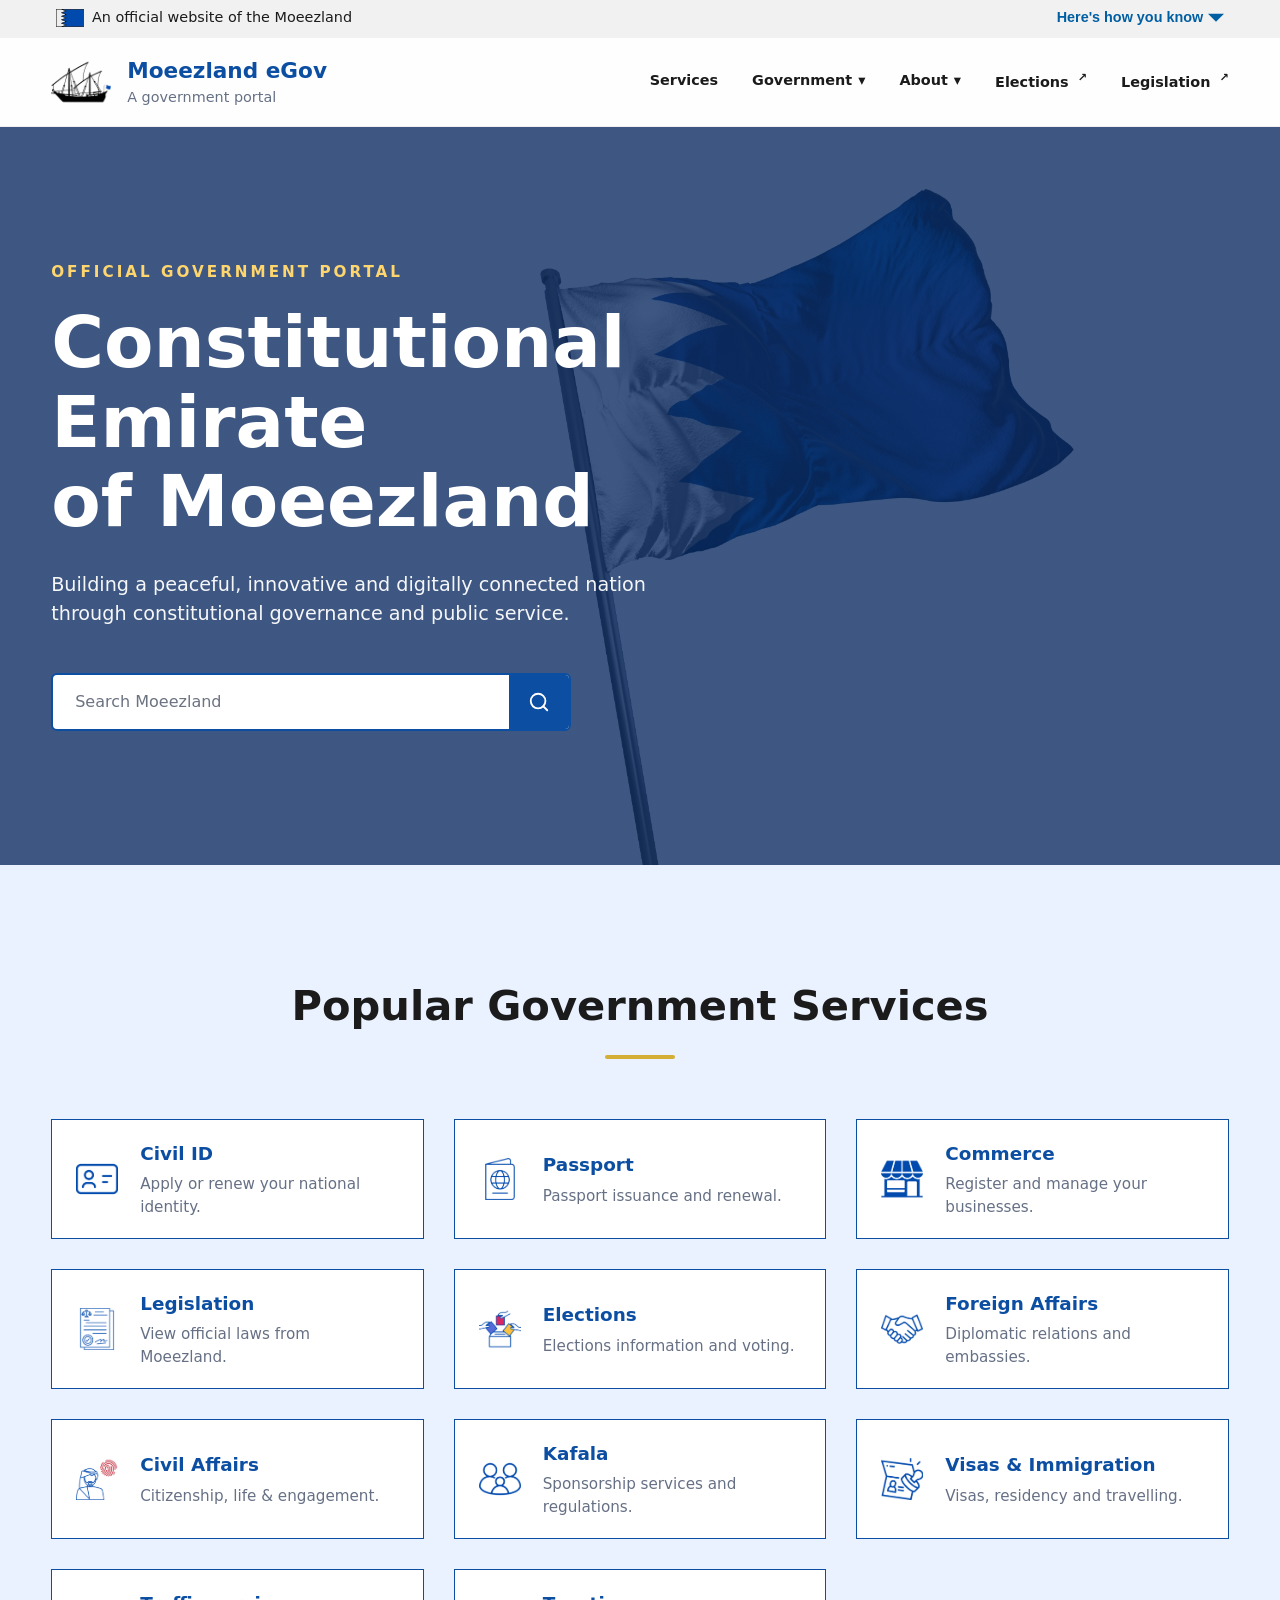
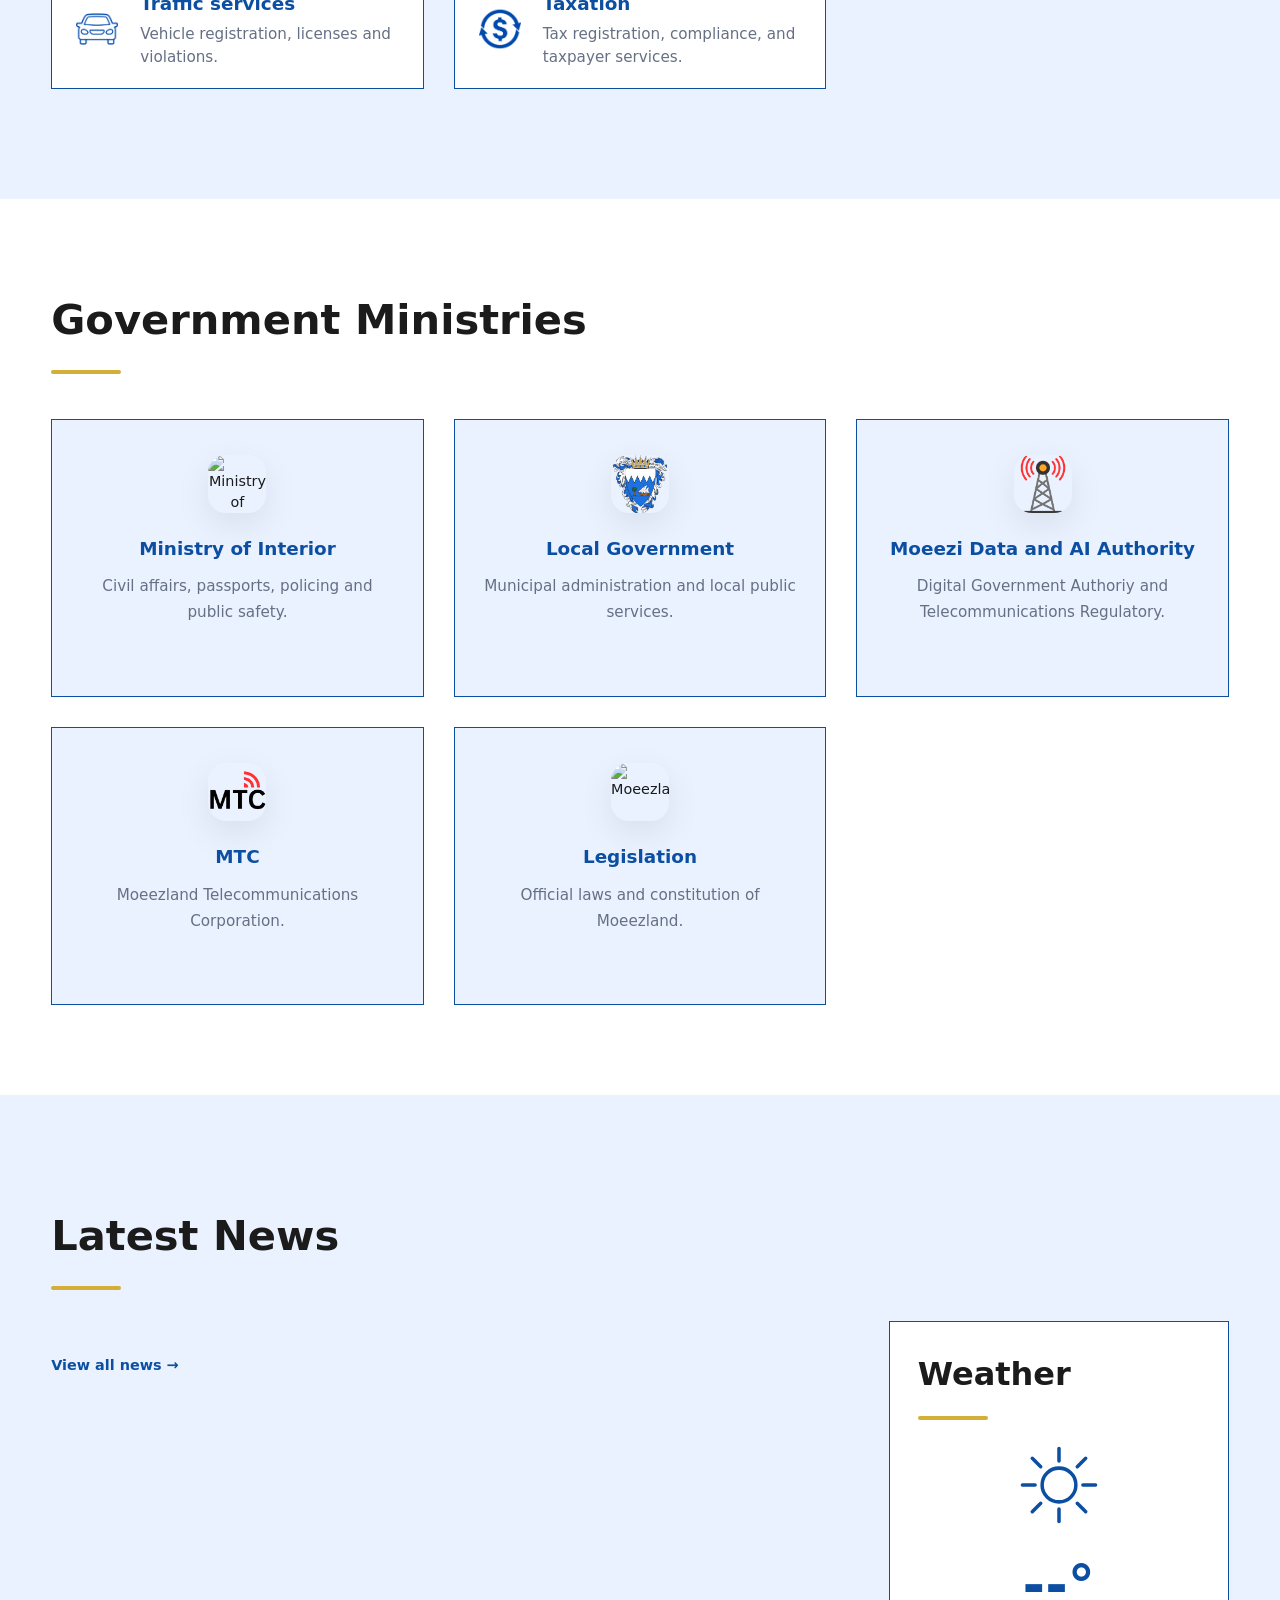
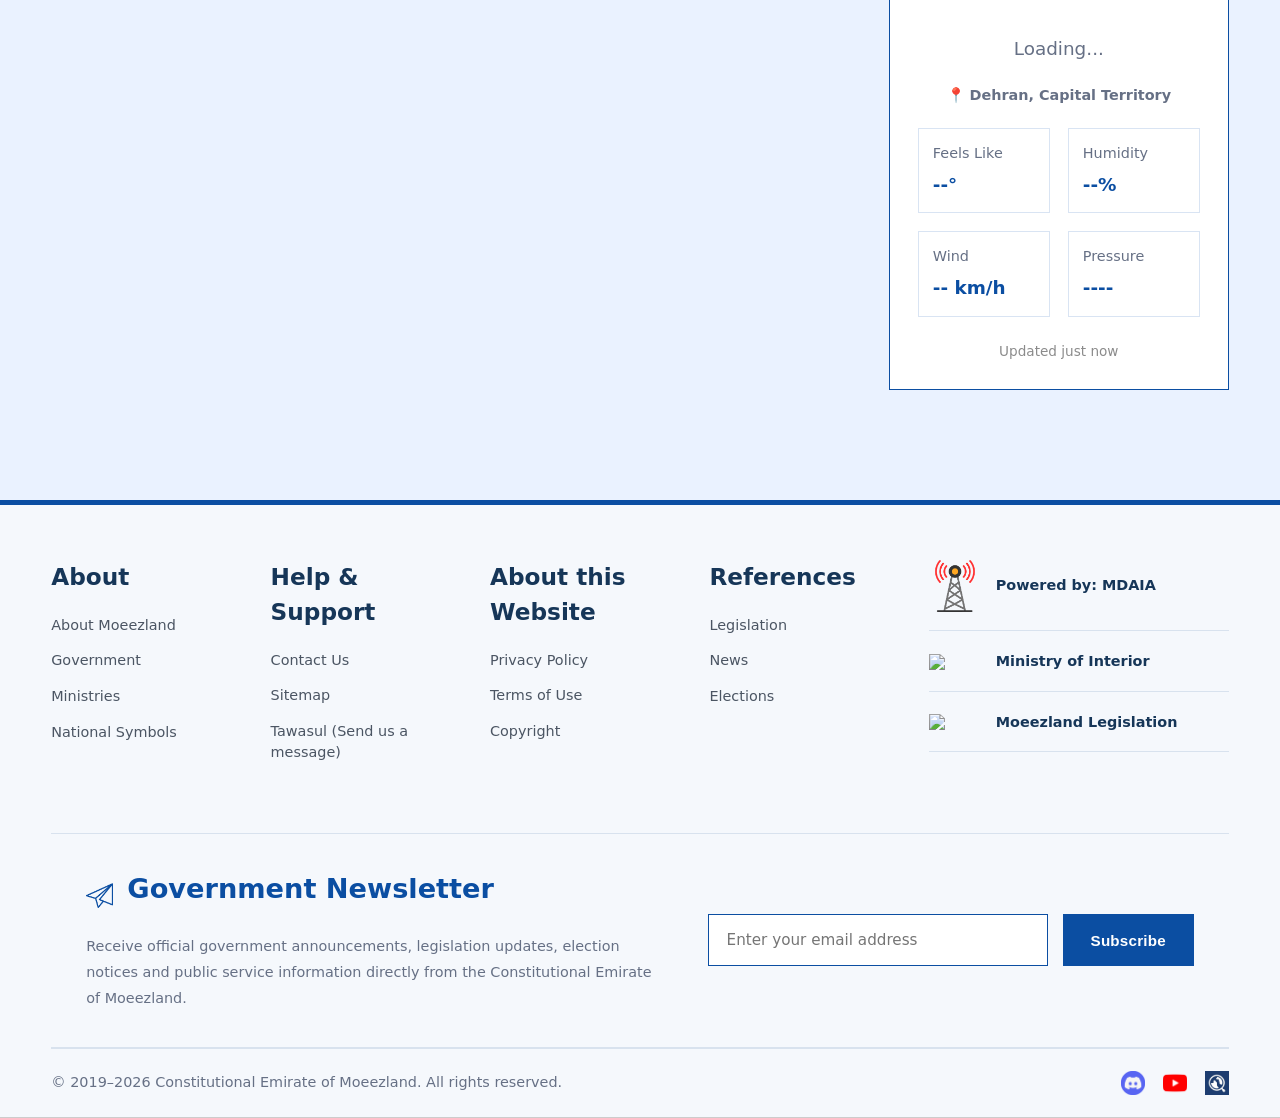
==== commit f5579611: "Add files via upload" ====
--- a/index.html
+++ b/index.html
@@ -58,7 +58,7 @@
 
         <div class="container nav">
 
-<a href="home.html" class="logo">
+<a href="index.html" class="logo">
 
     <img src="assets/images/logo.png" alt="Moeezland">
 
@@ -69,27 +69,80 @@
 
 </a>
 
-            <nav>
-
-<a href="gov.html">
-    Government <span class="external-link"></span>
-</a>
-
-<a href="services.html">
-    Services <span class="external-link"></span>
-</a>
-
-<a href="https://news.moeezland.com" target="_blank" rel="noopener">
-    News <span class="external-link">↗</span>
-</a>
-
-<a href="https://elections.moeezland.com" target="_blank" rel="noopener">
-    Elections <span class="external-link">↗</span>
-</a>
-
-<a href="https://legislation.moeezland.com" target="_blank" rel="noopener">
-    Legislation <span class="external-link">↗</span>
-</a>
+<button class="menu-toggle" id="menuToggle" aria-label="Open navigation">
+
+    <span></span>
+    <span></span>
+    <span></span>
+
+</button>
+
+<nav>
+
+    <!-- Services -->
+    <a href="services.html">
+        Services
+    </a>
+
+    <!-- Government -->
+<div class="dropdown">
+
+    <button class="dropdown-toggle" type="button">
+
+        Government
+
+        <span>▾</span>
+
+    </button>
+
+    <div class="dropdown-menu">
+
+        <a href="under_construction.html">Structure</a>
+
+        <a href="under_construction.html">Ministries</a>
+
+        <a href="under_construction.html">National Symbols</a>
+
+    </div>
+
+</div>
+
+    <!-- About -->
+<div class="dropdown">
+
+    <button class="dropdown-toggle" type="button">
+
+        About
+
+        <span>▾</span>
+
+    </button>
+
+    <div class="dropdown-menu">
+
+        <a href="under_construction.html">The Micronation</a>
+
+        <a href="under_construction.html">Privacy Policy</a>
+
+        <a href="under_construction.html">Terms of Use</a>
+
+        <a href="under_construction.html">Copyright</a>
+
+    </div>
+
+</div>
+
+    <a href="https://elections.moeezland.com"
+       target="_blank"
+       rel="noopener">
+        Elections <span class="external-link">↗</span>
+    </a>
+
+    <a href="https://legislation.moeezland.com"
+       target="_blank"
+       rel="noopener">
+        Legislation <span class="external-link">↗</span>
+    </a>
 
             </nav>
 
@@ -264,7 +317,7 @@
 
         <h3>Civil Affairs</h3>
 
-        <p>Record keeping & border number.</p>
+        <p>Citizenship, life & engagement.</p>
 
     </div>
 
@@ -340,35 +393,84 @@
 
     </section>
 
-    <!-- About -->
-
-    <section class="about">
-
-        <div class="container about-grid">
-
-            <img src="assets/images/emir.jpg" alt="The Emir">
-
-            <div>
-
-                <h2>His Highness the Emir</h2>
-
-                <p>
-
-                    The Constitutional Emirate of Moeezland is committed
-                    to transparent governance, national development,
-                    innovation and international cooperation.
-
-                </p>
-
-                <a href="#" class="btn primary">
-                    Learn More
-                </a>
-
-            </div>
-
-        </div>
-
-    </section>
+<section class="about">
+
+    <div class="container">
+
+        <h2>Government Ministries</h2>
+
+        <div class="ministry-cards">
+
+            <a href="interior.html" class="card">
+
+                <img src="assets/images/interior.png"
+                     class="service-icon"
+                     alt="Ministry of Interior">
+
+                <div class="card-content">
+                    <h3>Ministry of Interior</h3>
+                    <p>Civil affairs, passports, policing and public safety.</p>
+                </div>
+
+            </a>
+
+            <a href="localgovernment.html" class="card">
+
+                <img src="assets/images/gov.png"
+                     class="service-icon"
+                     alt="Local Government">
+
+                <div class="card-content">
+                    <h3>Local Government</h3>
+                    <p>Municipal administration and local public services.</p>
+                </div>
+
+            </a>
+
+            <a href="localgovernment.html" class="card">
+
+                <img src="assets/images/telecom.png"
+                     class="service-icon"
+                     alt="Moeezi Data and AI Authority">
+
+                <div class="card-content">
+                    <h3>Moeezi Data and AI Authority</h3>
+                    <p>Digital Government Authoriy and Telecommunications Regulatory.</p>
+                </div>
+
+            </a>
+
+            <a href="mtc.html" class="card">
+
+                <img src="assets/images/MTC.png"
+                     class="service-icon"
+                     alt="Moeezland Telecommunications">
+
+                <div class="card-content">
+                    <h3>MTC</h3>
+                    <p>Moeezland Telecommunications Corporation.</p>
+                </div>
+
+            </a>
+
+            <a href="mtc.html" class="card">
+
+                <img src="assets/images/moeezlegislation.png"
+                     class="service-icon"
+                     alt="Moeezland">
+
+                <div class="card-content">
+                    <h3>Legislation</h3>
+                    <p>Official laws and constitution of Moeezland.</p>
+                </div>
+
+            </a>
+
+        </div>
+
+    </div>
+
+</section>
 
     <!-- News -->
 
@@ -570,6 +672,47 @@
         </div>
 
     </div>
+
+<div class="footer-newsletter">
+
+    <div class="newsletter-content">
+
+        <div class="newsletter-text">
+
+<div class="newsletter-title">
+
+    <img src="assets/images/newsletter.png"
+         alt="Government of Moeezland">
+
+    <h3>Government Newsletter</h3>
+
+</div>
+
+            <p>
+                Receive official government announcements, legislation updates,
+                election notices and public service information directly from
+                the Constitutional Emirate of Moeezland.
+            </p>
+
+        </div>
+
+        <form id="newsletterForm" class="newsletter-form">
+
+            <input
+                type="email"
+                id="newsletterEmail"
+                placeholder="Enter your email address"
+                required>
+
+            <button type="submit" id="newsletterButton">
+                Subscribe
+            </button>
+
+        </form>
+
+    </div>
+
+</div>
 
     <div class="footer-bottom">
 
@@ -628,6 +771,12 @@
 });
 </script>
 
+<script src="https://cdn.jsdelivr.net/npm/@emailjs/browser@4/dist/email.min.js"></script>
+
+<script>
+emailjs.init("O3EKdOrh_6d_s_bk3");
+</script>
+
 <script type="module">
 
 import { initializeApp } from "https://www.gstatic.com/firebasejs/12.2.1/firebase-app.js";
@@ -644,7 +793,13 @@
 
 limit,
 
-getDocs
+getDocs,
+
+where,
+
+addDoc,
+
+serverTimestamp
 
 } from "https://www.gstatic.com/firebasejs/12.2.1/firebase-firestore.js";
 
@@ -847,11 +1002,119 @@
 document.getElementById("weatherIcon").src =
 `assets/icons/weather/${weather.icon}`;
 
+const now = new Date();
+
+document.querySelector(".weather-updated").textContent =
+    `Last updated ${now.toLocaleTimeString([], {
+        hour: "2-digit",
+        minute: "2-digit"
+    })}`;
+
 }
 
 loadWeather();
 
+/* =====================================
+   NEWSLETTER
+===================================== */
+
+const newsletterForm = document.getElementById("newsletterForm");
+
+newsletterForm.addEventListener("submit", async (e) => {
+
+    e.preventDefault();
+
+    const input = document.getElementById("newsletterEmail");
+
+    const button = document.getElementById("newsletterButton");
+
+    const email = input.value.trim().toLowerCase();
+
+    if(!email.includes("@")){
+        alert("Please enter a valid email.");
+        return;
+    }
+
+    button.disabled = true;
+    button.textContent = "Subscribing...";
+
+    try{
+
+        const existing = query(
+            collection(db,"subscribers"),
+            where("email","==",email)
+        );
+
+        const snapshot = await getDocs(existing);
+
+        if(!snapshot.empty){
+
+            alert("You are already subscribed.");
+
+            button.disabled = false;
+            button.textContent = "Subscribe";
+
+            return;
+
+        }
+
+        await addDoc(collection(db,"subscribers"),{
+
+            email:email,
+
+            createdAt:serverTimestamp()
+
+        });
+
+        await emailjs.send(
+
+            "service_t833ehf",
+
+            "template_fsqtzbk",
+
+            {
+
+                to_email:email,
+
+                message:"🚀 Welcome to the Government Newsletter of the Constitutional Emirate of Moeezland."
+
+            },
+
+            "O3EKdOrh_6d_s_bk3"
+
+        );
+
+        input.value="";
+
+        button.textContent="Subscribed ✓";
+
+        setTimeout(()=>{
+
+            button.disabled=false;
+
+            button.textContent="Subscribe";
+
+        },3000);
+
+    }
+
+catch(error){
+
+    console.error(error);
+
+    alert(error);
+
+    button.disabled = false;
+
+    button.textContent = "Subscribe";
+
+}
+
+});
+
 </script>
 
+<script src="script.js"></script>
+
 </body>
-</html>
+</html>
--- a/style.css
+++ b/style.css
@@ -496,9 +496,9 @@
 
 .about{
 
-    background:white;
-
-    padding:70px 0;
+    background:#ffffff;
+
+    padding:90px 0;
 
 }
 
@@ -826,6 +826,141 @@
     font-weight:600;
 
     color:#163658;
+
+}
+
+/* ==========================
+   NEWSLETTER
+========================== */
+
+.footer-newsletter{
+
+    width:min(1250px,92%);
+    margin:0 auto;
+
+    padding:35px;
+
+    border-top:1px solid #D8E2EE;
+    border-bottom:1px solid #D8E2EE;
+
+}
+
+.newsletter-content{
+
+    display:flex;
+    justify-content:space-between;
+    align-items:center;
+    gap:40px;
+
+}
+
+.newsletter-text{
+
+    max-width:600px;
+
+}
+
+.newsletter-title{
+
+    display:flex;
+
+    align-items:center;
+
+    gap:14px;
+
+    margin-bottom:12px;
+
+}
+
+.newsletter-title img{
+
+    height:25px;
+
+    width:auto;
+
+    object-fit:contain;
+
+}
+
+.newsletter-text h3{
+
+    font-size:1.7rem;
+    color:#0B4EA2;
+    margin-bottom:12px;
+
+}
+
+.newsletter-text p{
+
+    color:#667085;
+    line-height:1.8;
+
+}
+
+.newsletter-form{
+
+    display:flex;
+    gap:15px;
+
+    flex-shrink:0;
+
+}
+
+.newsletter-form input{
+
+    width:340px;
+
+    height:52px;
+
+    padding:0 18px;
+
+    border:1.5px solid #0B4EA2;
+
+    outline:none;
+
+    font-size:.95rem;
+
+    font-family:inherit;
+
+    transition:.25s;
+
+}
+
+.newsletter-form input:focus{
+
+    box-shadow:0 0 0 3px rgba(11,78,162,.12);
+
+}
+
+.newsletter-form button{
+
+    height:52px;
+
+    padding:0 28px;
+
+    border:none;
+
+    background:#0B4EA2;
+
+    color:#fff;
+
+    font-family:'Inter',sans-serif;
+
+    font-size:.95rem;
+
+    font-weight:600;
+
+    letter-spacing:.2px;
+
+    cursor:pointer;
+
+    transition:.25s;
+
+}
+
+.newsletter-form button:hover{
+
+    background:#083A79;
 
 }
 
@@ -1225,9 +1360,9 @@
 
     width:100%;
 
-    height:82px;
-
-    padding:0 22px;
+    min-height:96px;
+
+    padding:22px;
 
     margin-bottom:14px;
 
@@ -1248,14 +1383,26 @@
 }
 
 .sidebar-btn img{
-
-    width:36px;
-
-    height:36px;
+    width:34px;
+    height:34px;
+    margin-right:16px;
+}
+
+.sidebar-btn span{
+    font-size:1rem;
+}
+
+.sidebar-btn img{
+
+    width:40px;
+
+    height:40px;
 
     object-fit:contain;
 
-    margin-right:18px;
+    margin-right:20px;
+
+    flex-shrink:0;
 
 }
 
@@ -1401,12 +1548,25 @@
 
 .services-layout{
 
+    display:flex;
     flex-direction:column;
 
 }
 
+.services-content{
+
+    order:1;
+
+}
+
 .services-sidebar{
 
+    order:2;
+
+}
+
+.services-sidebar{
+
     position:relative;
 
     top:0;
@@ -1422,9 +1582,9 @@
 }
 
 .sidebar-btn{
-
     margin:0;
-
+    min-height:82px;
+    padding:18px 20px;
 }
 
 .services-content{
@@ -1438,20 +1598,48 @@
 @media(max-width:650px){
 
 .services-sidebar{
-
+    display:grid;
     grid-template-columns:1fr;
-
-}
-
-.services-content{
-
-    padding:35px 22px;
-
-}
-
-.services-content h1{
-
-    font-size:2.4rem;
+    gap:14px;
+    padding:0 14px 20px;
+    margin-top:35px;
+}
+
+    .services-content{
+
+        padding:30px 20px;
+
+    }
+
+    .services-content h1{
+
+        font-size:2rem;
+
+        line-height:1.2;
+
+        margin-bottom:18px;
+
+    }
+
+    .services-content .intro{
+
+        font-size:1rem;
+
+        line-height:1.8;
+
+        margin-bottom:35px;
+
+    }
+
+.services-content section{
+
+    margin-bottom:35px;
+
+}
+
+.contact-box{
+
+    margin-top:18px;
 
 }
 
@@ -1482,11 +1670,10 @@
 ========================== */
 
 .breadcrumb-wrapper{
-
-    background:#ffffff;
-
-    border-bottom:1px solid #E4E7EC;
-
+    background:#EAF2FF;
+
+    border-top:1.5px solid #0B4EA2;
+    border-bottom:1.5px solid #0B4EA2;
 }
 
 .breadcrumb{
@@ -1561,32 +1748,39 @@
 
 .contact-box{
 
+    width:100%;
+    height:270px;
+
+    margin-top:14px;
+    padding:30px 28px;
+
+    background:var(--primary);
+    border:1.5px solid var(--primary);
+
+    color:#fff;
+
     display:flex;
-
     flex-direction:column;
-
-    justify-content:center;
-
-    align-items:flex-start;
-
-    width:100%;
-
-    height:220px;
-
-    margin-top:14px;
-
-    padding:24px;
-
-    background:var(--primary);
-
-    border:1.5px solid var(--primary);
-
-    color:#ffffff;
+    justify-content:flex-start;
 
     transition:.25s;
 
 }
 
+.contact-icon{
+
+    width:42px;
+    height:42px;
+
+    object-fit:contain;
+
+    margin-bottom:20px;
+
+    filter: brightness(0) invert(1);
+    transition: .25s;
+
+}
+
 .contact-box:hover{
 
     background:#ffffff;
@@ -1595,33 +1789,37 @@
 
 }
 
+.contact-box:hover .contact-icon{
+    filter: none;
+}
+
 .contact-box h3{
 
     font-size:1.2rem;
 
+    line-height:1.3;
+
     margin-bottom:14px;
 
-    line-height:1.3;
-
 }
 
 .contact-box p{
 
     font-size:.95rem;
 
-    line-height:1.6;
-
-    margin-bottom:20px;
-
-    opacity:.95;
+    line-height:1.8;
+
+    margin-bottom:14px;
 
 }
 
 .contact-box span{
 
+    display:inline-block;
+
     font-weight:700;
 
-    font-size:.95rem;
+    margin-top:0px;
 
 }
 
@@ -1637,7 +1835,7 @@
 
     padding:28px 32px;
 
-    border:1.5px solid var(--border);
+    border:1.5px solid var(--primary);
 
     background:#fff;
 
@@ -1855,4 +2053,1105 @@
 
     font-size:.85rem;
 
+}
+
+/* ======================================
+   GOVERNMENT MINISTRIES
+====================================== */
+
+.about{
+    background:#ffffff;
+    padding:90px 0;
+}
+
+.about h2{
+    text-align:left;
+    margin-bottom:45px;
+}
+
+.about h2::after{
+    margin:18px 0 0;
+}
+
+.about .cards{
+    margin-top:0;
+}
+
+.ministry-cards{
+    display:grid;
+    grid-template-columns:repeat(3,1fr);
+    gap:30px;
+}
+
+.ministry-cards .card{
+    height:auto;
+    min-height:180px;
+
+    display:flex;
+    flex-direction:column;
+    justify-content:center;
+    align-items:center;
+
+    text-align:center;
+
+    padding:35px 25px;
+}
+
+.ministry-cards .service-icon{
+    width:58px;
+    height:58px;
+    margin:0 0 22px;
+}
+
+.ministry-cards .card-content{
+    text-align:center;
+}
+
+.ministry-cards .card h3{
+    margin-bottom:12px;
+}
+
+.ministry-cards .card p{
+    line-height:1.7;
+}
+
+/* ======================================
+   MINISTRY CARDS
+====================================== */
+
+.ministry-cards .card{
+
+    background:#EAF2FF;
+
+    border:1.5px solid var(--primary);
+
+}
+
+.ministry-cards .card h3{
+
+    color:var(--primary);
+
+}
+
+.ministry-cards .card p{
+
+    color:#667085;
+
+}
+
+.ministry-cards .card:hover{
+
+    background:#ffffff;
+
+    border-color:var(--primary);
+
+    transform:translateY(-4px);
+
+}
+
+.ministry-cards .card:hover h3{
+
+    color:var(--primary);
+
+}
+
+.ministry-cards .card:hover p{
+
+    color:#667085;
+
+}
+
+.ministry-cards .service-icon{
+
+    filter:none;
+
+    transition:.25s;
+
+}
+
+.ministry-cards .card:hover .service-icon{
+
+    filter:none !important;
+
+    transform:scale(1.08);
+
+}
+
+/* ======================================
+   HEADER DROPDOWN
+====================================== */
+
+.dropdown{
+
+    position:relative;
+
+}
+
+.dropdown-toggle{
+
+    display:flex;
+
+    align-items:center;
+
+    gap:6px;
+
+    background:none;
+
+    border:none;
+
+    outline:none;
+
+    padding:0;
+
+    margin:0;
+
+    color:inherit;
+
+    font:inherit;
+
+    font-weight:600;
+
+    cursor:pointer;
+
+    transition:.25s;
+
+}
+
+.dropdown-toggle:hover{
+
+    color:var(--primary);
+
+}
+
+.dropdown-menu{
+
+    position:absolute;
+
+    top:calc(100% + 18px);
+
+    left:0;
+
+    width:230px;
+
+    background:#ffffff;
+
+    border:1.5px solid var(--primary);
+
+    box-shadow:0 14px 35px rgba(0,0,0,.08);
+
+    opacity:0;
+
+    visibility:hidden;
+
+    transform:translateY(10px);
+
+    transition:.25s;
+
+    z-index:9999;
+
+}
+
+.dropdown-menu a{
+
+    display:block;
+
+    padding:15px 18px;
+
+    color:#1D2939;
+
+    font-weight:600;
+
+    border-bottom:1px solid #E4E7EC;
+
+    transition:.2s;
+
+}
+
+.dropdown-menu a:last-child{
+
+    border-bottom:none;
+
+}
+
+.dropdown-menu a:hover{
+
+    background:#EAF2FF;
+
+    color:var(--primary);
+
+}
+
+.dropdown:hover .dropdown-menu{
+
+    opacity:1;
+
+    visibility:visible;
+
+    transform:translateY(0);
+
+}
+
+/* ======================================
+   MOBILE HEADER
+====================================== */
+
+.menu-toggle{
+
+    display:none;
+
+    width:48px;
+
+    height:48px;
+
+    background:none;
+
+    border:none;
+
+    cursor:pointer;
+
+    z-index:10002;
+
+}
+
+.menu-toggle span{
+
+    display:block;
+
+    width:28px;
+
+    height:3px;
+
+    background:var(--primary);
+
+    margin:6px auto;
+
+    transition:.3s;
+
+}
+
+@media(max-width:1000px){
+
+    .menu-toggle{
+
+        display:block;
+
+    }
+
+    nav{
+
+        position:fixed;
+
+        top:0;
+
+        right:-100%;
+
+        width:320px;
+
+        max-width:85vw;
+
+        height:100vh;
+
+        background:#ffffff;
+
+        display:flex;
+
+        flex-direction:column;
+
+        align-items:flex-start;
+
+        gap:0;
+
+        padding:110px 30px 40px;
+
+        box-shadow:-8px 0 35px rgba(0,0,0,.12);
+
+        transition:.35s ease;
+
+        overflow-y:auto;
+
+        z-index:10001;
+
+    }
+
+    nav.active{
+
+        right:0;
+
+    }
+
+    nav>a,
+    .dropdown{
+
+        width:100%;
+
+    }
+
+    nav>a,
+    .dropdown-toggle{
+
+        display:flex;
+
+        justify-content:space-between;
+
+        align-items:center;
+
+        width:100%;
+
+        padding:18px 0;
+
+        border-bottom:1px solid #E4E7EC;
+
+    }
+
+}
+
+/* ======================================
+   MOBILE HOMEPAGE - PHASE 1 (HERO)
+====================================== */
+
+@media (max-width: 1000px){
+
+    .nav{
+
+        height:74px;
+
+    }
+
+    .logo img{
+
+        width:50px;
+
+    }
+
+    .logo h2{
+
+        font-size:1.15rem;
+
+    }
+
+    .logo span{
+
+        font-size:.82rem;
+
+    }
+
+    .hero{
+
+        min-height:auto;
+
+        padding:90px 0 70px;
+
+    }
+
+    .hero-content{
+
+        width:min(92%,700px);
+
+    }
+
+    .hero h4{
+
+        font-size:.82rem;
+
+        letter-spacing:2px;
+
+    }
+
+    .hero h1{
+
+        font-size:3rem;
+
+        line-height:1.15;
+
+        margin-bottom:22px;
+
+    }
+
+    .hero p{
+
+        font-size:1.05rem;
+
+        max-width:100%;
+
+        margin-bottom:34px;
+
+    }
+
+    .hero-search{
+
+        max-width:100%;
+
+        width:100%;
+
+        height:56px;
+
+        margin-top:28px;
+
+    }
+
+}
+
+@media (max-width:768px){
+
+    .hero{
+
+        text-align:left;
+
+        padding:75px 0 60px;
+
+    }
+
+    .hero-content{
+
+        display:flex;
+
+        flex-direction:column;
+
+        align-items:flex-start;
+
+    }
+
+    .hero h1{
+
+        font-size:2.35rem;
+
+    }
+
+    .hero p{
+
+        font-size:1rem;
+
+        max-width:100%;
+
+    }
+
+    .hero-search{
+
+        width:100%;
+
+    }
+
+}
+
+@media (max-width:480px){
+
+    .hero{
+
+        padding:60px 0 50px;
+
+    }
+
+    .hero h1{
+
+        font-size:2rem;
+
+        line-height:1.2;
+
+    }
+
+    .hero h4{
+
+        font-size:.75rem;
+
+    }
+
+    .hero p{
+
+        font-size:.95rem;
+
+    }
+
+    .hero-search{
+
+        height:52px;
+
+    }
+
+    .search-placeholder{
+
+        font-size:.92rem;
+
+        padding:0 16px;
+
+    }
+
+    .search-btn{
+
+        width:54px;
+
+    }
+
+}
+
+/* ======================================
+   MOBILE HOMEPAGE - PHASE 2 (SERVICES)
+====================================== */
+
+@media (max-width:900px){
+
+    .services{
+
+        padding:75px 0;
+
+    }
+
+    .services h2{
+
+        font-size:2rem;
+
+        text-align:left;
+
+    }
+
+    .services h2::after{
+
+        margin:16px 0 0;
+
+    }
+
+    .cards{
+
+        grid-template-columns:1fr;
+
+        gap:18px;
+
+        margin-top:40px;
+
+    }
+
+    .card{
+
+        height:auto;
+
+        min-height:96px;
+
+        padding:20px;
+
+        align-items:center;
+
+    }
+
+    .service-icon{
+
+        width:38px;
+
+        height:38px;
+
+        margin-right:18px;
+
+    }
+
+    .card h3{
+
+        font-size:1.05rem;
+
+    }
+
+    .card p{
+
+        font-size:.92rem;
+
+        line-height:1.5;
+
+    }
+
+}
+
+@media (max-width:480px){
+
+    .services{
+
+        padding:60px 0;
+
+    }
+
+    .card{
+
+        padding:18px;
+
+        min-height:88px;
+
+    }
+
+    .service-icon{
+
+        width:34px;
+
+        height:34px;
+
+        margin-right:15px;
+
+    }
+
+    .card h3{
+
+        font-size:1rem;
+
+    }
+
+    .card p{
+
+        font-size:.88rem;
+
+    }
+
+}
+
+/* ======================================
+   MOBILE HOMEPAGE - PHASE 3 (MINISTRIES)
+====================================== */
+
+@media (max-width:900px){
+
+    .about{
+
+        padding:75px 0;
+
+    }
+
+    .about h2{
+
+        font-size:2rem;
+
+        text-align:left;
+
+        margin-bottom:35px;
+
+    }
+
+    .about h2::after{
+
+        margin:16px 0 0;
+
+    }
+
+    .ministry-cards{
+
+        grid-template-columns:repeat(2,1fr);
+
+        gap:18px;
+
+    }
+
+    .ministry-cards .card{
+
+        min-height:170px;
+
+        padding:28px 18px;
+
+    }
+
+    .ministry-cards .service-icon{
+
+        width:52px;
+
+        height:52px;
+
+        margin-bottom:18px;
+
+    }
+
+    .ministry-cards .card h3{
+
+        font-size:1.08rem;
+
+    }
+
+    .ministry-cards .card p{
+
+        font-size:.92rem;
+
+        line-height:1.55;
+
+    }
+
+}
+
+@media (max-width:600px){
+
+    .ministry-cards{
+
+        grid-template-columns:1fr;
+
+    }
+
+    .ministry-cards .card{
+
+        min-height:150px;
+
+        padding:24px;
+
+    }
+
+    .ministry-cards .service-icon{
+
+        width:48px;
+
+        height:48px;
+
+    }
+
+}
+
+/* ======================================
+   MOBILE HOMEPAGE - PHASE 4 (NEWS)
+====================================== */
+
+@media (max-width:900px){
+
+    .news{
+
+        padding:75px 0;
+
+    }
+
+    .news-layout{
+
+        grid-template-columns:1fr;
+
+        gap:35px;
+
+    }
+
+    .news-left h2{
+
+        font-size:2rem;
+
+        margin-bottom:30px;
+
+    }
+
+    .news-left h2::after{
+
+        margin:16px 0 0;
+
+    }
+
+    .weather-card{
+
+        margin-top:0;
+
+        width:100%;
+
+    }
+
+}
+
+@media (max-width:700px){
+
+    .news{
+        padding:60px 0;
+    }
+
+    .news-card{
+        grid-template-columns:1fr;
+    }
+
+    .news-card img{
+        height:170px;
+        min-height:170px;
+    }
+
+    .news-content{
+        padding:16px;
+    }
+
+    .news-card h3{
+        font-size:1.05rem;
+        margin:8px 0;
+    }
+
+    .news-card p{
+        font-size:.9rem;
+        line-height:1.55;
+        -webkit-line-clamp:3;
+    }
+
+    .news-read{
+        margin-top:12px;
+        font-size:.9rem;
+    }
+
+    #latestNews .news-card:nth-child(n+2){
+        display:none;
+    }
+
+}
+
+@media (max-width:700px){
+
+    .weather-card{
+        padding:18px;
+    }
+
+    .weather-card h2{
+        font-size:1.55rem;
+    }
+
+    .weather-icon{
+        margin:14px 0 10px;
+    }
+
+    .weather-icon img{
+        width:64px;
+        height:64px;
+    }
+
+    .weather-temp{
+        font-size:2.5rem;
+    }
+
+    .weather-condition{
+        font-size:1rem;
+    }
+
+    .weather-location{
+        margin:16px 0;
+        font-size:.9rem;
+    }
+
+    .weather-details{
+        gap:10px;
+        margin-top:16px;
+    }
+
+    .weather-details div{
+        padding:10px;
+    }
+
+    .weather-details span{
+        font-size:.8rem;
+    }
+
+    .weather-details strong{
+        font-size:1rem;
+    }
+
+    .weather-updated{
+        margin-top:18px;
+        font-size:.75rem;
+    }
+
+}
+
+@media (max-width:430px){
+
+    .weather-details{
+
+        grid-template-columns:1fr;
+
+    }
+
+}
+
+/* ======================================
+   MOBILE HOMEPAGE - PHASE 5 (NEWSLETTER)
+====================================== */
+
+@media (max-width:900px){
+
+    .footer-newsletter{
+
+        padding:30px 0;
+
+    }
+
+    .newsletter-content{
+
+        flex-direction:column;
+
+        align-items:flex-start;
+
+        gap:28px;
+
+    }
+
+    .newsletter-text{
+
+        max-width:100%;
+
+    }
+
+    .newsletter-text h3{
+
+        font-size:1.6rem;
+
+    }
+
+    .newsletter-form{
+
+        width:100%;
+
+        flex-direction:column;
+
+        gap:14px;
+
+    }
+
+    .newsletter-form input{
+
+        width:100%;
+
+    }
+
+    .newsletter-form button{
+
+        width:100%;
+
+    }
+
+}
+
+/* ======================================
+   MOBILE HOMEPAGE - PHASE 5 (FOOTER)
+====================================== */
+
+@media (max-width:900px){
+
+    .footer-container{
+
+        grid-template-columns:1fr 1fr;
+
+        gap:35px;
+
+    }
+
+    .footer-logos{
+
+        grid-column:span 2;
+
+    }
+
+}
+
+@media (max-width:600px){
+
+    .footer-container{
+
+        grid-template-columns:1fr;
+
+        gap:28px;
+
+        padding:40px 0;
+
+    }
+
+    .footer-logos{
+
+        grid-column:auto;
+
+    }
+
+    .footer-logo-card{
+
+        justify-content:flex-start;
+
+    }
+
+    .footer-bottom{
+
+        flex-direction:column;
+
+        gap:18px;
+
+        text-align:center;
+
+    }
+
+    .footer-social{
+
+        justify-content:center;
+
+    }
+
+}
+
+@media (max-width:600px){
+
+    .newsletter-title{
+
+        flex-wrap:wrap;
+
+        gap:10px;
+
+    }
+
+}
+
+/* ======================================
+   NEWS - MOBILE
+====================================== */
+
+@media (max-width:700px){
+
+    #latestNews .news-card:nth-child(n+2){
+        display:none;
+    }
+
+}
+
+@media (max-width:650px){
+
+    .feedback-card{
+
+        flex-direction:column;
+
+        align-items:flex-start;
+
+        padding:24px 20px;
+
+        gap:20px;
+
+    }
+
+    .feedback-content{
+
+        width:100%;
+
+    }
+
+    .feedback-content h3{
+
+        font-size:1.2rem;
+
+    }
+
+    .feedback-content p{
+
+        font-size:.95rem;
+
+        line-height:1.7;
+
+    }
+
+    .feedback-buttons{
+
+        width:100%;
+
+        margin-left:0;
+
+        justify-content:flex-start;
+
+    }
+
+    .feedback-btn{
+
+        width:56px;
+
+        height:56px;
+
+        font-size:1.4rem;
+
+    }
+
+    .feedback-check{
+
+        margin-left:0;
+
+        margin-top:10px;
+
+        font-size:2.6rem;
+
+    }
+
 }
